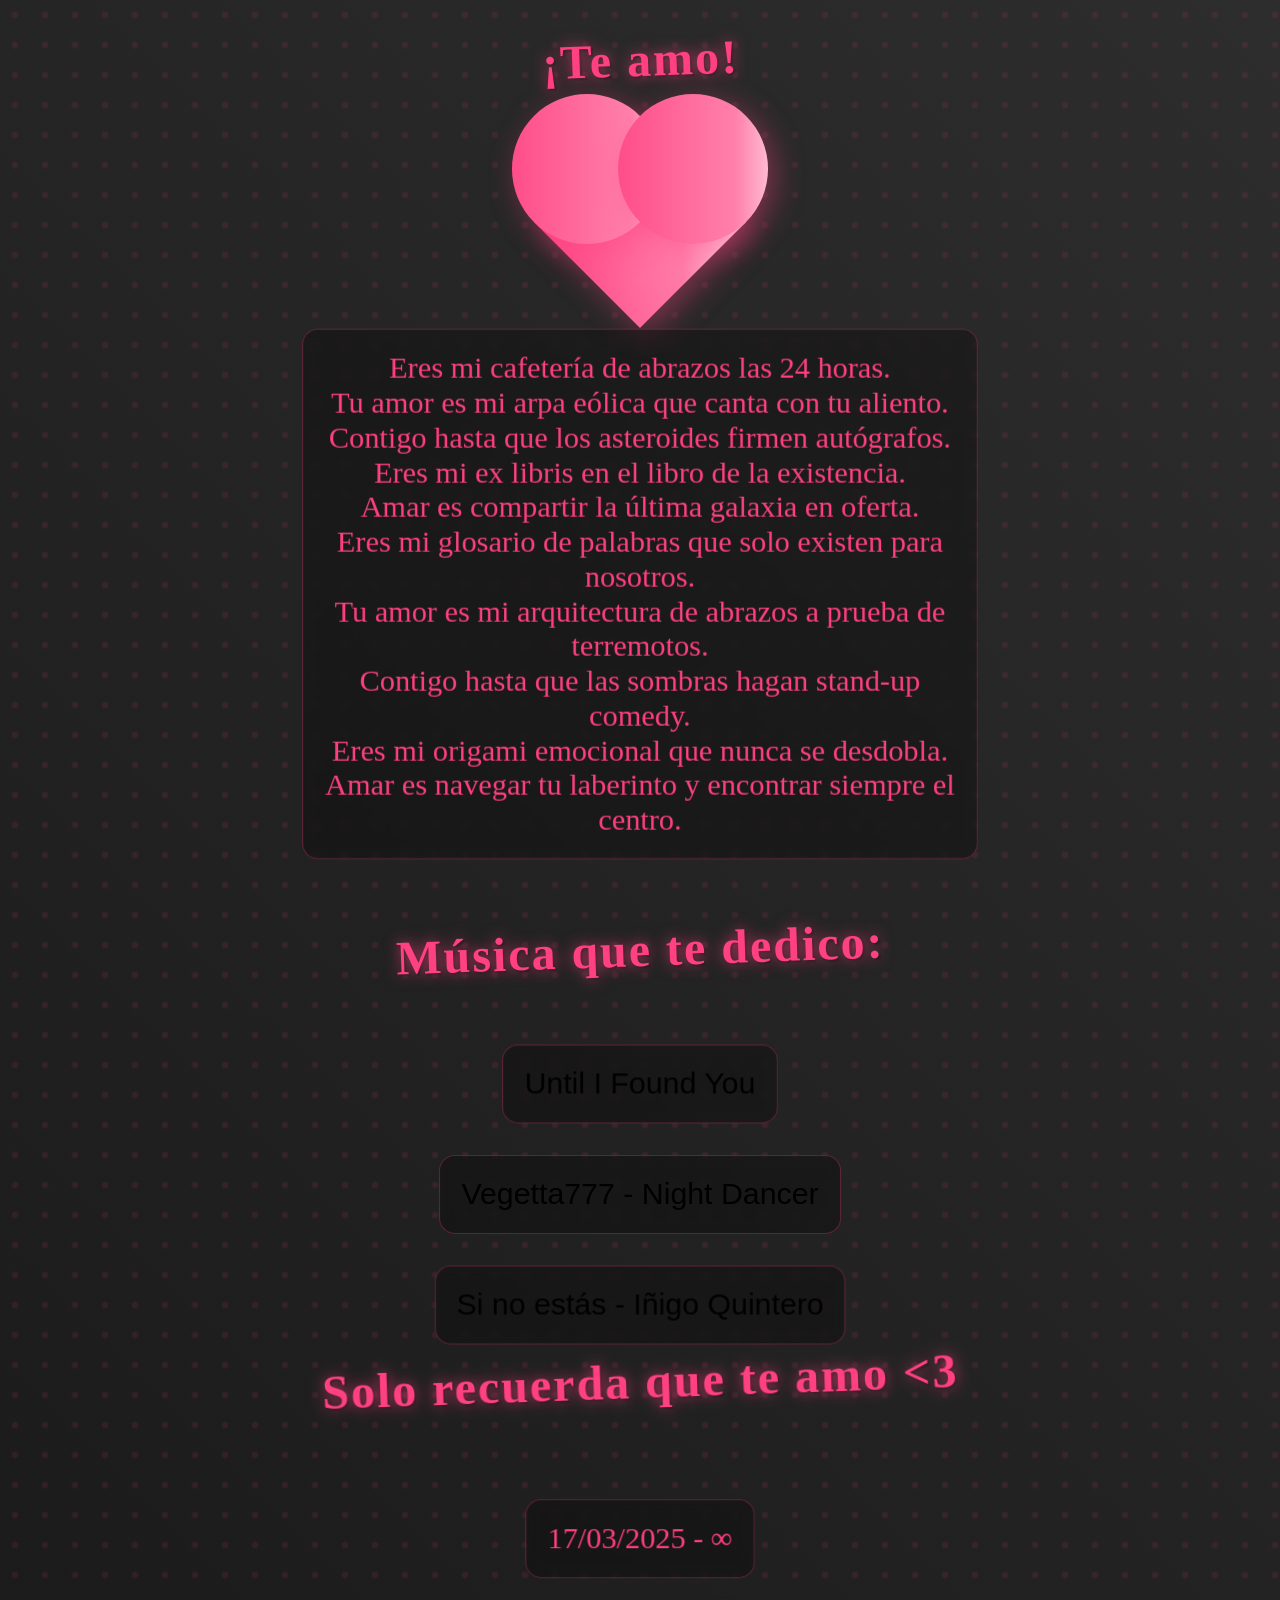
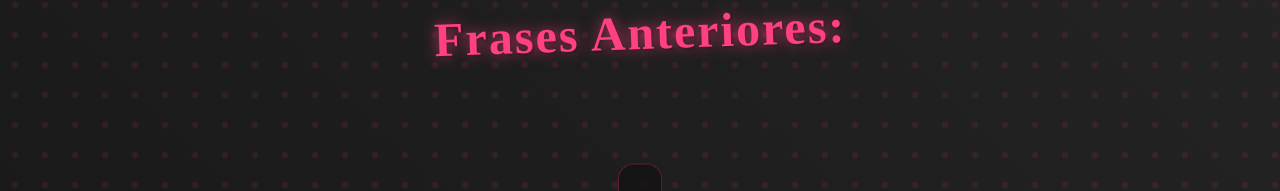
==== index.html @ 6b12c552 "Update index.html" ====
<!DOCTYPE html>
<html>
    <head>
        <title>Para Ti <3</title>
        <link rel="stylesheet" href="styles.css">
    </head>
    <body>
        <div class="container">
            <h1 class="titulo">¡Te amo!</h1>
            <div class="corazon"></div>
            <p class="frase" id="fraseDelDia"></p> <!-- Frase del día -->
            <h1 class="titulo">Música que te dedico:</h1>
            <button class="frase">Until I Found You</button>
            <button class="frase">Vegetta777 - Night Dancer</button>
            <button class="frase">Si no estás - Iñigo Quintero</button>
            
            <h1 class="titulo">Solo recuerda que te amo <3</h1>
            <p class="frase">17/03/2025 - ∞</p>
            
            <h1 class="titulo">Frases Anteriores:</h1>
            <p class="frase" id="frasesAnteriores"></p> <!-- Frases anteriores -->
        </div>  
        <script src="script.js"></script> 
    </body>
</html>
---- styles.css ----
body {
    display: flex;
    justify-content: center;
    align-items: center;
    min-height: 100vh;
    margin: 0;
    background: linear-gradient(45deg, #1a1a1a, #2d2d2d);
    cursor: none;
    font-family: 'Brush Script MT', cursive;
    color: #ff4081;
    text-align: center;
    overflow: hidden;
    position: relative;
}

/* Efecto de partículas sutiles de fondo */
body::before {
    content: '';
    position: absolute;
    width: 100%;
    height: 100%;
    background: radial-gradient(circle, rgba(255,64,129,0.1) 10%, transparent 20%);
    background-size: 30px 30px;
    z-index: 0;
    animation: particulas 20s linear infinite;
}

.container {
    display: flex;
    flex-direction: column;
    align-items: center;
    position: relative;
    z-index: 1;
    perspective: 1000px;
}

.corazon {
    position: relative;
    width: 150px;
    height: 150px;
    background: linear-gradient(135deg, #ff4081 0%, #ff80ab 70%, #fff0f5 100%);
    transform: rotate(-45deg);
    margin: 30px 0;
    box-shadow: 0 10px 30px rgba(255,64,129,0.4),
               0 0 50px rgba(255,64,129,0.2) inset;
    animation: latido 1.2s ease-in-out infinite;
    transition: all 0.3s ease;
    cursor: pointer;
}

.corazon:hover {
    transform: rotate(-45deg) scale(1.15);
    filter: brightness(1.1);
}

.corazon::before,
.corazon::after {
    content: '';
    position: absolute;
    width: 150px;
    height: 150px;
    background: linear-gradient(135deg, #ff4081 0%, #ff80ab 70%, #fff0f5 100%);
    border-radius: 50%;
    box-shadow: 0 10px 30px rgba(255,64,129,0.4);
}

.corazon::before {
    top: -75px;
    left: 0;
}

.corazon::after {
    left: 75px;
    top: 0;
}

/* Efecto de brillo dinámico */
.corazon::after {
    animation: brillo 2s ease-in-out infinite;
}

@keyframes latido {
    0%, 100% {
        transform: rotate(-45deg) scale(1);
    }
    50% {
        transform: rotate(-45deg) scale(1.12);
        box-shadow: 0 15px 40px rgba(255,64,129,0.6);
    }
}

@keyframes brillo {
    0%, 100% {
        opacity: 0.8;
    }
    50% {
        opacity: 1;
        filter: drop-shadow(0 0 15px #fff);
    }
}

@keyframes particulas {
    from {
        background-position: 0 0;
    }
    to {
        background-position: 300px 300px;
    }
}

.titulo {
    margin-bottom: 30px;
    font-size: 3em;
    text-shadow: 0 0 15px rgba(255,64,129,0.7),
                 2px 2px 2px rgba(0,0,0,0.3);
    letter-spacing: 2px;
    transform: rotate(-2deg);
    transition: all 0.3s ease;
}

.frase {
    margin-top: 30px;
    font-size: 1.8em;
    max-width: 600px;
    padding: 20px;
    background: rgba(0,0,0,0.3);
    border-radius: 15px;
    border: 1px solid rgba(255,64,129,0.3);
    backdrop-filter: blur(5px);
    transform: translateZ(50px);
    transition: all 0.5s ease;
}

.frase:hover {
    transform: translateZ(60px) rotate(1deg);
    box-shadow: 0 10px 30px rgba(255,64,129,0.2);
}

/* Cursor personalizado tecnológico */
body:hover {
    cursor: url("data:image/svg+xml,%3Csvg xmlns='http://www.w3.org/2000/svg' width='32' height='32' viewBox='0 0 32 32'%3E%3Ccircle cx='16' cy='16' r='8' fill='%23ff4081'/%3E%3C/svg%3E"), auto;
}
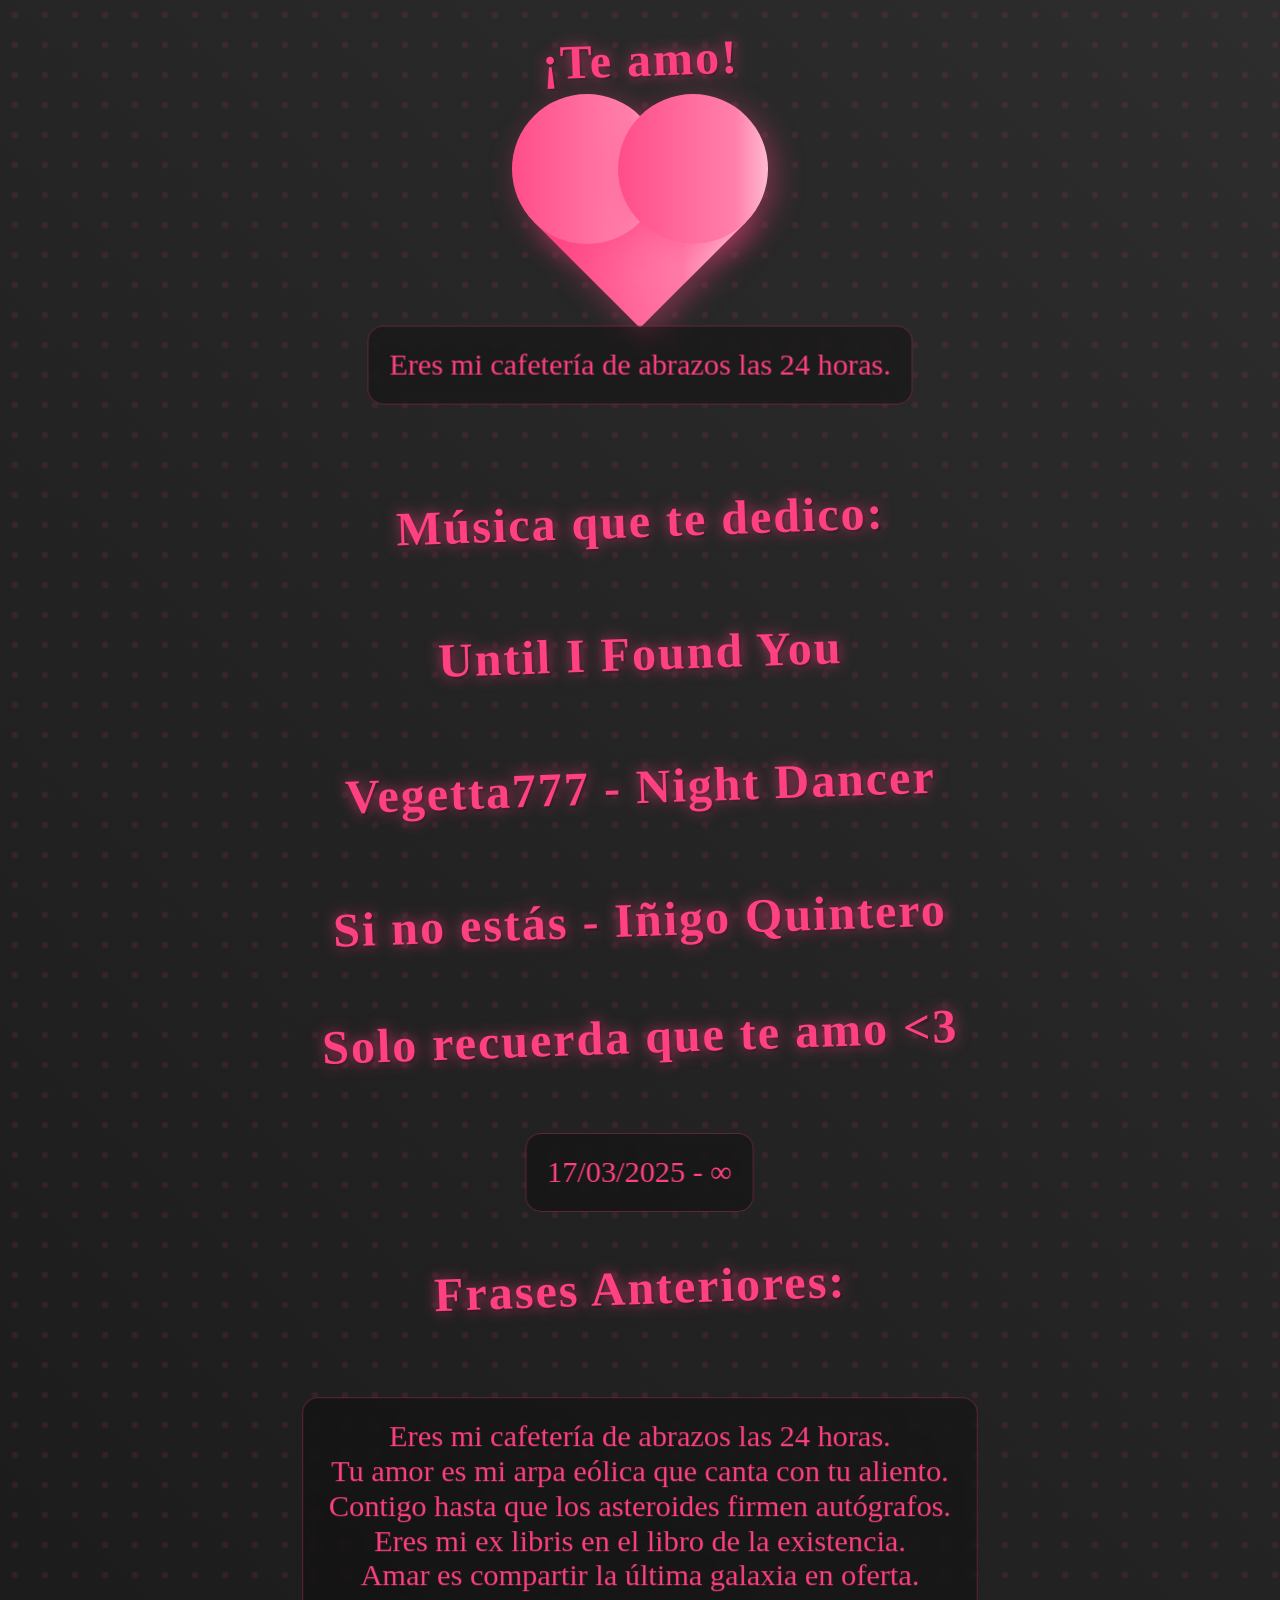
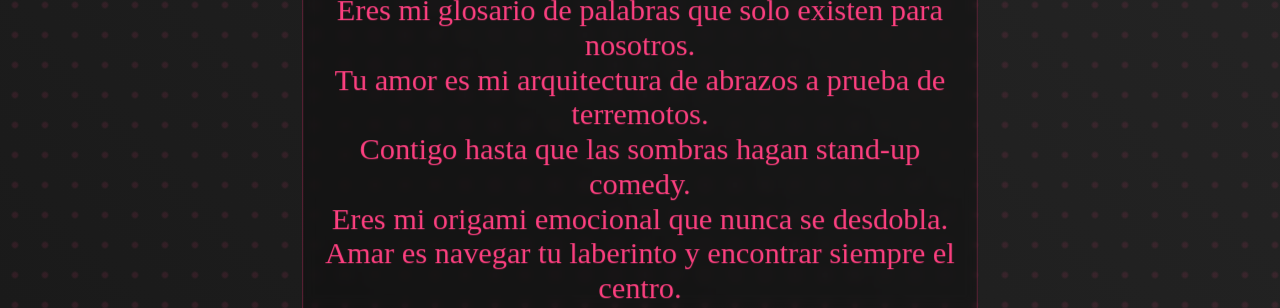
==== commit d239b829: "Update index.html" ====
--- a/index.html
+++ b/index.html
@@ -10,9 +10,9 @@
             <div class="corazon"></div>
             <p class="frase" id="fraseDelDia"></p> <!-- Frase del día -->
             <h1 class="titulo">Música que te dedico:</h1>
-            <button class="frase">Until I Found You</button>
-            <button class="frase">Vegetta777 - Night Dancer</button>
-            <button class="frase">Si no estás - Iñigo Quintero</button>
+            <h3 class="titulo">Until I Found You</h3>
+            <h3 class="titulo">Vegetta777 - Night Dancer</h3>
+            <h3 class="titulo">Si no estás - Iñigo Quintero</h3>
             
             <h1 class="titulo">Solo recuerda que te amo <3</h1>
             <p class="frase">17/03/2025 - ∞</p>
--- a/styles.css
+++ b/styles.css
@@ -126,6 +126,7 @@
     background: rgba(0,0,0,0.3);
     border-radius: 15px;
     border: 1px solid rgba(255,64,129,0.3);
+    font-family: 'Brush Script MT', cursive;
     backdrop-filter: blur(5px);
     transform: translateZ(50px);
     transition: all 0.5s ease;
@@ -139,4 +140,4 @@
 /* Cursor personalizado tecnológico */
 body:hover {
     cursor: url("data:image/svg+xml,%3Csvg xmlns='http://www.w3.org/2000/svg' width='32' height='32' viewBox='0 0 32 32'%3E%3Ccircle cx='16' cy='16' r='8' fill='%23ff4081'/%3E%3C/svg%3E"), auto;
-}+}
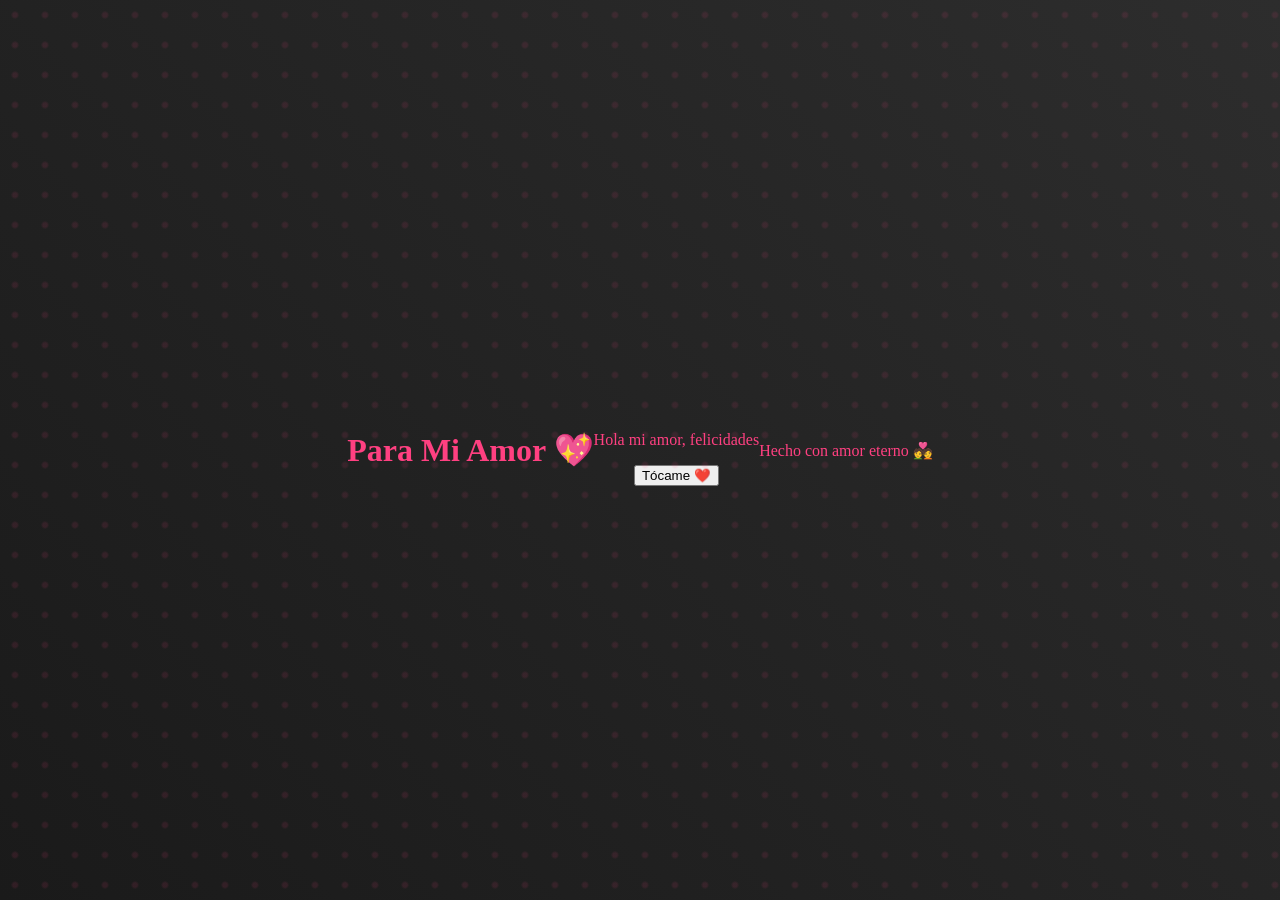
==== commit e7b00626: "Actualizar index.html" ====
--- a/index.html
+++ b/index.html
@@ -1,25 +1,31 @@
-<!DOCTYPE html>
-<html>
-    <head>
-        <title>Para Ti <3</title>
-        <link rel="stylesheet" href="styles.css">
-    </head>
-    <body>
-        <div class="container">
-            <h1 class="titulo">¡Te amo!</h1>
-            <div class="corazon"></div>
-            <p class="frase" id="fraseDelDia"></p> <!-- Frase del día -->
-            <h1 class="titulo">Música que te dedico:</h1>
-            <h3 class="titulo">Until I Found You</h3>
-            <h3 class="titulo">Vegetta777 - Night Dancer</h3>
-            <h3 class="titulo">Si no estás - Iñigo Quintero</h3>
-            
-            <h1 class="titulo">Solo recuerda que te amo <3</h1>
-            <p class="frase">17/03/2025 - ∞</p>
-            
-            <h1 class="titulo">Frases Anteriores:</h1>
-            <p class="frase" id="frasesAnteriores"></p> <!-- Frases anteriores -->
-        </div>  
-        <script src="script.js"></script> 
-    </body>
-</html>
+<!DOCTYPE html>
+<html lang="es">
+<head>
+    <meta charset="UTF-8">
+    <meta name="viewport" content="width=device-width, initial-scale=1.0">
+    <title>Para Mi Amor</title>
+    <link href="https://fonts.googleapis.com/css2?family=Great+Vibes&family=Pacifico&display=swap" rel="stylesheet">
+    <link rel="stylesheet" href="styles.css">
+</head>
+<body>
+    <div class="hearts-container"></div>
+    
+    <header>
+        <h1>Para Mi Amor 💖</h1>
+    </header>
+    
+    <main>
+        <div class="love-message">
+            <p class="message-text">Hola mi amor, felicidades</p>
+        </div>
+        
+        <button id="surpriseBtn">Tócame ❤️</button>
+    </main>
+    
+    <footer>
+        <p>Hecho con amor eterno 💑</p>
+    </footer>
+
+    <script src="script.js"></script>
+</body>
+</html>
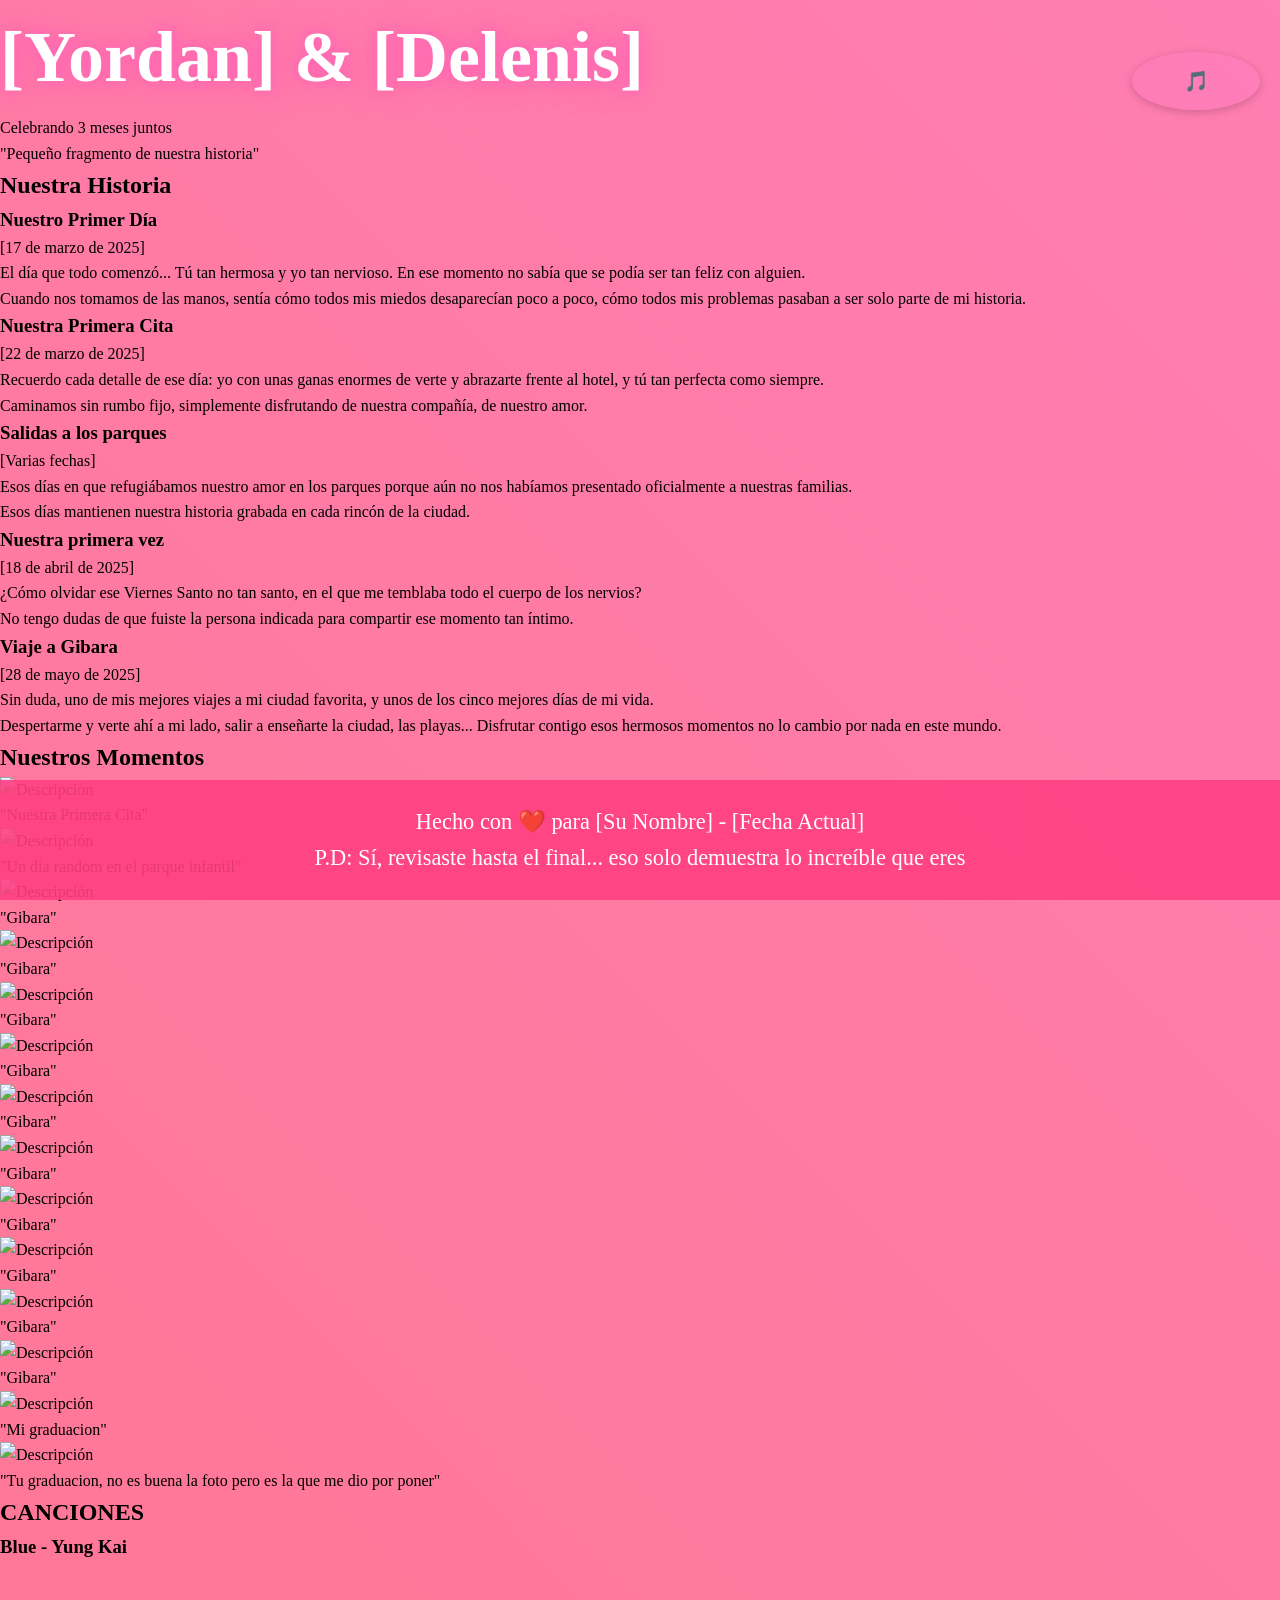
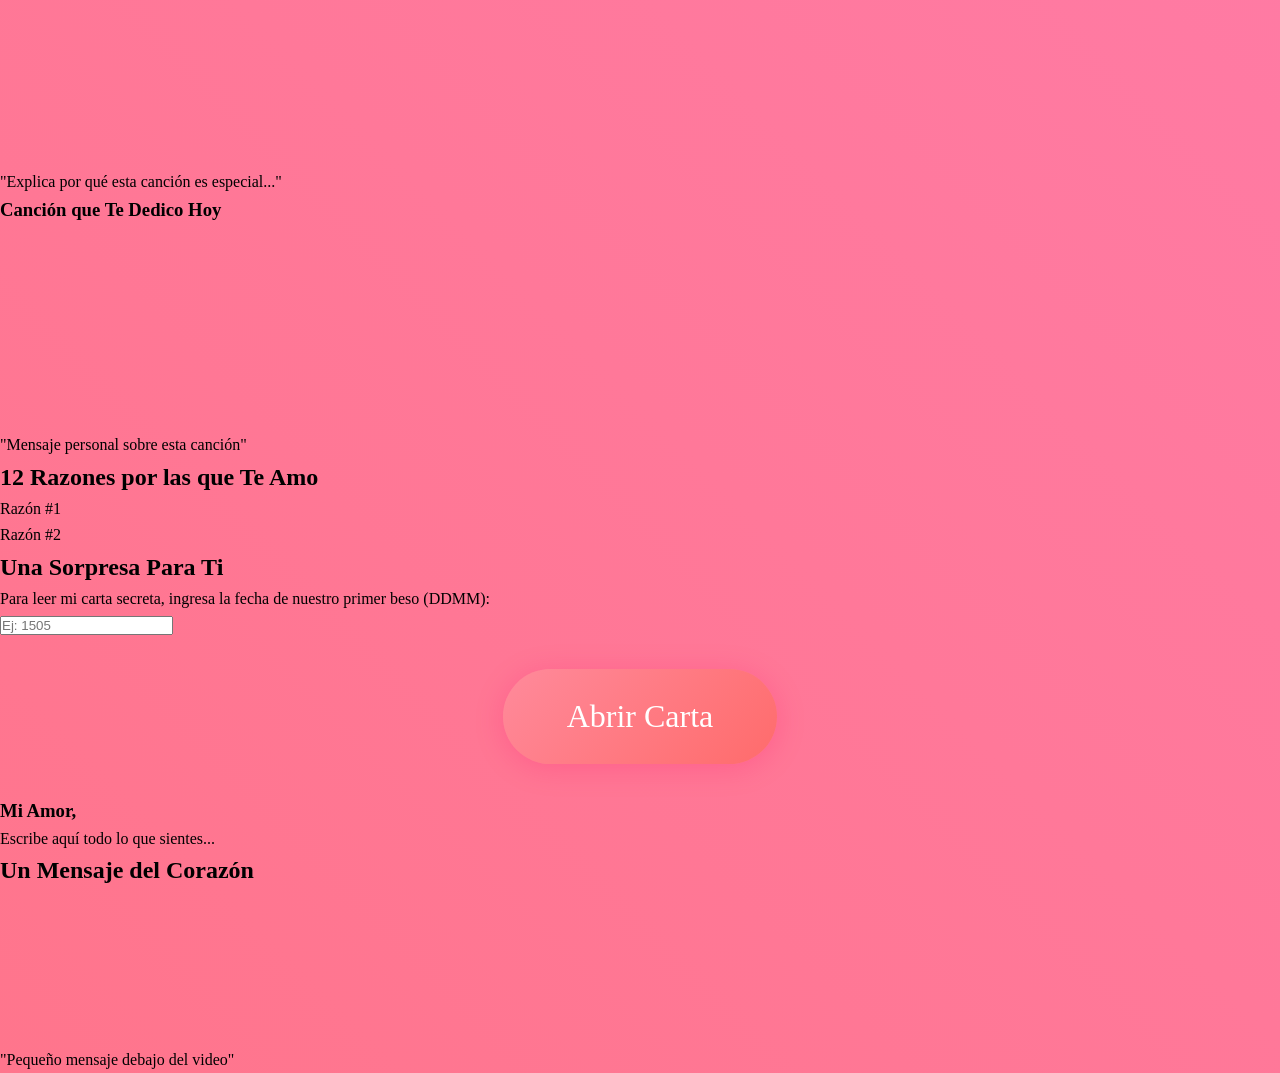
==== commit b9b9701c: "Update index.html" ====
--- a/index.html
+++ b/index.html
@@ -3,29 +3,274 @@
 <head>
     <meta charset="UTF-8">
     <meta name="viewport" content="width=device-width, initial-scale=1.0">
-    <title>Para Mi Amor</title>
-    <link href="https://fonts.googleapis.com/css2?family=Great+Vibes&family=Pacifico&display=swap" rel="stylesheet">
+    <title>3 Meses Contigo | [Yordan] & [Delenis]</title>
     <link rel="stylesheet" href="styles.css">
+    <link href="https://fonts.googleapis.com/css2?family=Playfair+Display:wght@700&family=Montserrat:wght@400;500&display=swap" rel="stylesheet">
+    <style>
+        /* Estilos para el botón de música */
+        .music-control {
+            position: fixed;
+            top: 20px;
+            right: 20px;
+            z-index: 1000;
+            background: rgba(255, 126, 185, 0.8);
+            color: white;
+            border: none;
+            width: 50px;
+            height: 50px;
+            border-radius: 50%;
+            cursor: pointer;
+            display: flex;
+            align-items: center;
+            justify-content: center;
+            font-size: 20px;
+            box-shadow: 0 2px 10px rgba(0,0,0,0.2);
+            transition: all 0.3s ease;
+        }
+        
+        .music-control:hover {
+            background: #ff5ca1;
+            transform: scale(1.1);
+        }
+        
+        .music-control.playing::after {
+            content: '';
+            position: absolute;
+            top: -5px;
+            right: -5px;
+            width: 10px;
+            height: 10px;
+            background: #7afcff;
+            border-radius: 50%;
+            animation: pulse 1.5s infinite;
+        }
+        
+        @keyframes pulse {
+            0% { transform: scale(0.8); opacity: 1; }
+            70% { transform: scale(1.3); opacity: 0.7; }
+            100% { transform: scale(0.8); opacity: 1; }
+        }
+    </style>
 </head>
 <body>
-    <div class="hearts-container"></div>
-    
-    <header>
-        <h1>Para Mi Amor 💖</h1>
-    </header>
-    
-    <main>
-        <div class="love-message">
-            <p class="message-text">Hola mi amor, felicidades</p>
-        </div>
-        
-        <button id="surpriseBtn">Tócame ❤️</button>
-    </main>
-    
+    <!-- Botón de música flotante -->
+    <button id="musicBtn" class="music-control" title="Reproducir música">🎵</button>
+    
+    <audio id="bg-music" loop>
+        <source src="yung kai - blue (official music video)(MP3_160K).mp3" type="audio/mpeg">
+        Tu navegador no soporta audio HTML5.
+    </audio>
+
+    <script>
+        // Control de música
+        const musicBtn = document.getElementById('musicBtn');
+        const bgMusic = document.getElementById('bg-music');
+        
+        
+        // Control manual con el botón
+        musicBtn.addEventListener('click', function() {
+            if (bgMusic.paused) {
+                bgMusic.play();
+                this.classList.add('playing');
+                this.title = "Pausar música";
+            } else {
+                bgMusic.pause();
+                this.classList.remove('playing');
+                this.title = "Reproducir música";
+            }
+        });
+    </script>
+    <!-- PORTADA -->
+    <section id="portada">
+        <div class="hearts-container" id="hearts"></div>
+        <h1>[Yordan] & [Delenis]</h1>
+        <p>Celebrando 3 meses juntos</p>
+        <p class="subtitle">"Pequeño fragmento de nuestra historia"</p>
+    </section>
+
+    <!-- NUESTRA HISTORIA -->
+    <section id="historia">
+        <h2>Nuestra Historia</h2>
+        <div class="timeline-container">
+            <div class="timeline-item">
+                <div class="timeline-content">
+                    <h3>Nuestro Primer Día</h3>
+                    <p>[17 de marzo de 2025]</p>
+                    <p>El día que todo comenzó... Tú tan hermosa y yo tan nervioso. En ese momento no sabía que se podía ser tan feliz con alguien.</p>
+                    <p>Cuando nos tomamos de las manos, sentía cómo todos mis miedos desaparecían poco a poco, cómo todos mis problemas pasaban a ser solo parte de mi historia.</p>
+                </div>
+            </div>
+            
+            <div class="timeline-item">
+                <div class="timeline-content">
+                    <h3>Nuestra Primera Cita</h3>
+                    <p>[22 de marzo de 2025]</p>
+                    <p>Recuerdo cada detalle de ese día: yo con unas ganas enormes de verte y abrazarte frente al hotel, y tú tan perfecta como siempre.</p>
+                    <p>Caminamos sin rumbo fijo, simplemente disfrutando de nuestra compañía, de nuestro amor.</p>
+                </div>
+            </div>
+    
+            <div class="timeline-item">
+                <div class="timeline-content">
+                    <h3>Salidas a los parques</h3>
+                    <p>[Varias fechas]</p>
+                    <p>Esos días en que refugiábamos nuestro amor en los parques porque aún no nos habíamos presentado oficialmente a nuestras familias.</p>
+                    <p>Esos días mantienen nuestra historia grabada en cada rincón de la ciudad.</p>
+                </div>
+            </div>
+    
+            <div class="timeline-item">
+                <div class="timeline-content">
+                    <h3>Nuestra primera vez</h3>
+                    <p>[18 de abril de 2025]</p>
+                    <p>¿Cómo olvidar ese Viernes Santo no tan santo, en el que me temblaba todo el cuerpo de los nervios?</p>
+                    <p>No tengo dudas de que fuiste la persona indicada para compartir ese momento tan íntimo.</p>
+                </div>
+            </div>
+    
+            <div class="timeline-item">
+                <div class="timeline-content">
+                    <h3>Viaje a Gibara</h3>
+                    <p>[28 de mayo de 2025]</p>
+                    <p>Sin duda, uno de mis mejores viajes a mi ciudad favorita, y unos de los cinco mejores días de mi vida.</p>
+                    <p>Despertarme y verte ahí a mi lado, salir a enseñarte la ciudad, las playas... Disfrutar contigo esos hermosos momentos no lo cambio por nada en este mundo.</p>
+                </div>
+            </div>
+        </div>
+    </section>
+
+    <!-- GALERÍA DE FOTOS -->
+    <section id="galeria">
+        <h2>Nuestros Momentos</h2>
+        <div class="gallery-grid">
+            <div class="gallery-item">
+                <img src="IMG/PrimeraCita.jpg" alt="Descripción">
+                <div class="caption">"Nuestra Primera Cita"</div>
+            </div>
+            <div class="gallery-item">
+                <img src="IMG/Parque.jpg" alt="Descripción">
+                <div class="caption">"Un dia random en el parque infantil"</div>
+            </div>
+            <div class="gallery-item">
+                <img src="IMG/Gibara1.jpg" alt="Descripción">
+                <div class="caption">"Gibara"</div>
+            </div>
+            <div class="gallery-item">
+                <img src="IMG/Gibara2.jpg" alt="Descripción">
+                <div class="caption">"Gibara"</div>
+            </div>
+            <div class="gallery-item">
+                <img src="IMG/Gibara3.jpg" alt="Descripción">
+                <div class="caption">"Gibara"</div>
+            </div>
+            <div class="gallery-item">
+                <img src="IMG/Gibara4.jpg" alt="Descripción">
+                <div class="caption">"Gibara"</div>
+            </div>
+            <div class="gallery-item">
+                <img src="IMG/Gibara5.jpg" alt="Descripción">
+                <div class="caption">"Gibara"</div>
+            </div>
+            <div class="gallery-item">
+                <img src="IMG/Gibara6.jpg" alt="Descripción">
+                <div class="caption">"Gibara"</div>
+            </div>
+            <div class="gallery-item">
+                <img src="IMG/Gibara7.jpg" alt="Descripción">
+                <div class="caption">"Gibara"</div>
+            </div>
+            <div class="gallery-item">
+                <img src="IMG/Gibara8.jpg" alt="Descripción">
+                <div class="caption">"Gibara"</div>
+            </div>
+            <div class="gallery-item">
+                <img src="IMG/Gibara9.jpg" alt="Descripción">
+                <div class="caption">"Gibara"</div>
+            </div>
+            <div class="gallery-item">
+                <img src="IMG/Gibara10.jpg" alt="Descripción">
+                <div class="caption">"Gibara"</div>
+            </div>
+            <div class="gallery-item">
+                <img src="IMG/GraduacionMia.jpg" alt="Descripción">
+                <div class="caption">"Mi graduacion"</div>
+            </div>
+            <div class="gallery-item">
+                <img src="IMG/GraduacionDele.jpg" alt="Descripción">
+                <div class="caption">"Tu graduacion, no es buena la foto pero es la que me dio por poner"</div>
+            </div>
+            <!-- Añadir más fotos -->
+        </div>
+    </section>
+
+    <!-- NUESTRAS CANCIONES -->
+    <section id="canciones">
+        <h2>CANCIONES</h2>
+        <div class="songs-container">
+            <div class="song-card">
+                <h3>Blue - Yung Kai</h3>
+                <div class="video-container">
+                    <iframe width="100%" height="200" src="https://www.youtube.com/watch?v=IpFX2vq8HKw" frameborder="0" allowfullscreen></iframe>
+                </div>
+                <p>"Explica por qué esta canción es especial..."</p>
+            </div>
+            
+            <div class="song-card">
+                <h3>Canción que Te Dedico Hoy</h3>
+                <div class="video-container">
+                    <iframe width="100%" height="200" src="https://www.youtube.com/embed/VIDEO_ID" frameborder="0" allowfullscreen></iframe>
+                </div>
+                <p>"Mensaje personal sobre esta canción"</p>
+            </div>
+        </div>
+    </section>
+
+    <!-- RAZONES -->
+    <section id="razones">
+        <h2>12 Razones por las que Te Amo</h2>
+        <div class="reasons-container">
+            <div class="reason-balloon" data-reason="1">
+                <p>Razón #1</p>
+            </div>
+            <div class="reason-balloon" data-reason="2">
+                <p>Razón #2</p>
+            </div>
+            <!-- Añadir hasta 12 razones -->
+        </div>
+    </section>
+
+    <!-- CARTA SECRETA -->
+    <section id="secret-letter">
+        <h2>Una Sorpresa Para Ti</h2>
+        <div class="envelope">
+            <p>Para leer mi carta secreta, ingresa la fecha de nuestro primer beso (DDMM):</p>
+            <div class="password-input">
+                <input type="password" id="letter-password" placeholder="Ej: 1505">
+                <button onclick="openLetter()">Abrir Carta</button>
+            </div>
+            <div id="letter-content">
+                <h3>Mi Amor,</h3>
+                <p>Escribe aquí todo lo que sientes...</p>
+            </div>
+        </div>
+    </section>
+
+    <!-- VIDEO FINAL -->
+    <section id="video-final">
+        <h2>Un Mensaje del Corazón</h2>
+        <div class="video-wrapper">
+            <div class="video-container">
+                <iframe src="https://www.youtube.com/embed/VIDEO_ID" frameborder="0" allowfullscreen></iframe>
+            </div>
+            <p class="video-caption">"Pequeño mensaje debajo del video"</p>
+        </div>
+    </section>
+
     <footer>
-        <p>Hecho con amor eterno 💑</p>
+        <p>Hecho con ❤️ para [Su Nombre] - [Fecha Actual]</p>
+        <p class="footer-note">P.D: Sí, revisaste hasta el final... eso solo demuestra lo increíble que eres</p>
     </footer>
 
     <script src="script.js"></script>
 </body>
-</html>+</html>
--- a/styles.css
+++ b/styles.css
@@ -1,143 +1,299 @@
-body {
-    display: flex;
-    justify-content: center;
-    align-items: center;
-    min-height: 100vh;
-    margin: 0;
-    background: linear-gradient(45deg, #1a1a1a, #2d2d2d);
-    cursor: none;
-    font-family: 'Brush Script MT', cursive;
-    color: #ff4081;
-    text-align: center;
-    overflow: hidden;
-    position: relative;
-}
-
-/* Efecto de partículas sutiles de fondo */
-body::before {
-    content: '';
-    position: absolute;
-    width: 100%;
-    height: 100%;
-    background: radial-gradient(circle, rgba(255,64,129,0.1) 10%, transparent 20%);
-    background-size: 30px 30px;
-    z-index: 0;
-    animation: particulas 20s linear infinite;
-}
-
-.container {
-    display: flex;
-    flex-direction: column;
-    align-items: center;
-    position: relative;
-    z-index: 1;
-    perspective: 1000px;
-}
-
-.corazon {
-    position: relative;
-    width: 150px;
-    height: 150px;
-    background: linear-gradient(135deg, #ff4081 0%, #ff80ab 70%, #fff0f5 100%);
-    transform: rotate(-45deg);
-    margin: 30px 0;
-    box-shadow: 0 10px 30px rgba(255,64,129,0.4),
-               0 0 50px rgba(255,64,129,0.2) inset;
-    animation: latido 1.2s ease-in-out infinite;
-    transition: all 0.3s ease;
-    cursor: pointer;
-}
-
-.corazon:hover {
-    transform: rotate(-45deg) scale(1.15);
-    filter: brightness(1.1);
-}
-
-.corazon::before,
-.corazon::after {
-    content: '';
-    position: absolute;
-    width: 150px;
-    height: 150px;
-    background: linear-gradient(135deg, #ff4081 0%, #ff80ab 70%, #fff0f5 100%);
-    border-radius: 50%;
-    box-shadow: 0 10px 30px rgba(255,64,129,0.4);
-}
-
-.corazon::before {
-    top: -75px;
-    left: 0;
-}
-
-.corazon::after {
-    left: 75px;
-    top: 0;
-}
-
-/* Efecto de brillo dinámico */
-.corazon::after {
-    animation: brillo 2s ease-in-out infinite;
-}
-
-@keyframes latido {
-    0%, 100% {
-        transform: rotate(-45deg) scale(1);
-    }
-    50% {
-        transform: rotate(-45deg) scale(1.12);
-        box-shadow: 0 15px 40px rgba(255,64,129,0.6);
-    }
-}
-
-@keyframes brillo {
-    0%, 100% {
-        opacity: 0.8;
-    }
-    50% {
-        opacity: 1;
-        filter: drop-shadow(0 0 15px #fff);
-    }
-}
-
-@keyframes particulas {
-    from {
-        background-position: 0 0;
-    }
-    to {
-        background-position: 300px 300px;
-    }
-}
-
-.titulo {
-    margin-bottom: 30px;
-    font-size: 3em;
-    text-shadow: 0 0 15px rgba(255,64,129,0.7),
-                 2px 2px 2px rgba(0,0,0,0.3);
-    letter-spacing: 2px;
-    transform: rotate(-2deg);
-    transition: all 0.3s ease;
-}
-
-.frase {
-    margin-top: 30px;
-    font-size: 1.8em;
-    max-width: 600px;
-    padding: 20px;
-    background: rgba(0,0,0,0.3);
-    border-radius: 15px;
-    border: 1px solid rgba(255,64,129,0.3);
-    font-family: 'Brush Script MT', cursive;
-    backdrop-filter: blur(5px);
-    transform: translateZ(50px);
-    transition: all 0.5s ease;
-}
-
-.frase:hover {
-    transform: translateZ(60px) rotate(1deg);
-    box-shadow: 0 10px 30px rgba(255,64,129,0.2);
-}
-
-/* Cursor personalizado tecnológico */
-body:hover {
-    cursor: url("data:image/svg+xml,%3Csvg xmlns='http://www.w3.org/2000/svg' width='32' height='32' viewBox='0 0 32 32'%3E%3Ccircle cx='16' cy='16' r='8' fill='%23ff4081'/%3E%3C/svg%3E"), auto;
-}
+/* Estilos Generales */
+* {
+    margin: 0;
+    padding: 0;
+    box-sizing: border-box;
+}
+
+:root {
+    --rosa-principal: #ff69b4;
+    --rosa-claro: #ffb6c1;
+    --degradado-1: linear-gradient(45deg, #ff758c, #ff7eb3);
+    --degradado-2: linear-gradient(135deg, #ff8a9b, #ff6b6b);
+    --sombra: 0 4px 30px rgba(255, 0, 100, 0.2);
+}
+
+body {
+    font-family: 'Pacifico', cursive;
+    background: var(--degradado-1);
+    min-height: 100vh;
+    overflow-x: hidden;
+    position: relative;
+    line-height: 1.6;
+}
+
+/* Contenedor de corazones */
+.hearts-container {
+    position: fixed;
+    width: 100%;
+    height: 100%;
+    pointer-events: none;
+    z-index: 1;
+}
+
+/* Animaciones clave */
+@keyframes float {
+    0% { transform: translateY(100vh) rotate(0deg) scale(0.5); opacity: 0.8; }
+    100% { transform: translateY(-100vh) rotate(360deg) scale(1.2); opacity: 0; }
+}
+
+@keyframes neonGlow {
+    from { text-shadow: 0 0 5px #fff, 0 0 10px var(--rosa-principal), 0 0 15px var(--rosa-principal); }
+    to { text-shadow: 0 0 10px #fff, 0 0 20px var(--rosa-principal), 0 0 30px var(--rosa-principal); }
+}
+
+@keyframes floatMessage {
+    0%, 100% { transform: translateY(0); }
+    50% { transform: translateY(-20px); }
+}
+
+@keyframes heartbeat {
+    0%, 100% { transform: scale(1); }
+    50% { transform: scale(1.05); }
+}
+
+@keyframes rotate {
+    from { transform: rotate(0deg); }
+    to { transform: rotate(360deg); }
+}
+
+@keyframes fadeIn {
+    from { opacity: 0; transform: translateY(20px); }
+    to { opacity: 1; transform: translateY(0); }
+}
+
+@keyframes confettiFall {
+    0% { transform: translateY(-100vh) rotate(0deg); }
+    100% { transform: translateY(100vh) rotate(360deg); }
+}
+
+@keyframes pulse {
+    0% { transform: scale(1); }
+    50% { transform: scale(1.05); }
+    100% { transform: scale(1); }
+}
+
+/* Encabezado */
+header {
+    background: rgba(255, 105, 180, 0.15);
+    padding: 3rem 2rem;
+    text-align: center;
+    backdrop-filter: blur(10px);
+    position: relative;
+    z-index: 2;
+    border-bottom: 2px solid rgba(255, 255, 255, 0.1);
+    animation: fadeIn 1s ease-out;
+}
+
+h1 {
+    font-family: 'Great Vibes', cursive;
+    font-size: 4.5rem;
+    color: #fff;
+    text-shadow: 0 0 10px var(--rosa-principal),
+                 0 0 20px var(--rosa-principal),
+                 0 0 30px var(--rosa-principal);
+    animation: neonGlow 2s ease-in-out infinite alternate;
+}
+
+/* Contenedor del mensaje mejorado */
+.love-message {
+    background: rgba(255, 255, 255, 0.1);
+    padding: 2.5rem;
+    margin: 4rem auto;
+    max-width: 800px;
+    width: 90%;
+    border-radius: 20px;
+    backdrop-filter: blur(15px);
+    border: 2px solid rgba(255, 255, 255, 0.2);
+    position: relative;
+    z-index: 2;
+    animation: floatMessage 4s ease-in-out infinite;
+    box-shadow: var(--sombra);
+    min-height: 200px;
+    display: flex;
+    align-items: center;
+    justify-content: center;
+    overflow: hidden;
+}
+
+/* Texto del mensaje adaptable */
+.message-text {
+    font-size: clamp(1.5rem, 3vw, 2.8rem);
+    background: linear-gradient(45deg, #ff0080, #ff69b4);
+    -webkit-background-clip: text;
+    -webkit-text-fill-color: transparent;
+    line-height: 1.4;
+    text-align: center;
+    transition: all 0.5s ease;
+    width: 100%;
+    padding: 1rem;
+    word-wrap: break-word;
+    overflow-wrap: break-word;
+    hyphens: auto;
+    display: inline-block;
+    max-height: 100%;
+    overflow-y: auto;
+    scrollbar-width: none;
+    animation: pulse 2s infinite alternate;
+}
+
+.message-text::-webkit-scrollbar {
+    display: none;
+}
+
+/* Ajustes para mensajes muy largos */
+.long-message .message-text {
+    font-size: clamp(1.3rem, 2.5vw, 2.2rem);
+    line-height: 1.5;
+    padding: 0.5rem;
+    max-height: 300px;
+    overflow-y: auto;
+}
+
+/* Botón principal */
+button {
+    background: var(--degradado-2);
+    padding: 1.8rem 4rem;
+    font-size: 2rem;
+    border: none;
+    border-radius: 60px;
+    color: white;
+    cursor: pointer;
+    transition: all 0.4s cubic-bezier(0.175, 0.885, 0.32, 1.275);
+    box-shadow: var(--sombra);
+    position: relative;
+    overflow: hidden;
+    z-index: 2;
+    display: block;
+    margin: 2rem auto;
+    font-family: 'Pacifico', cursive;
+}
+
+button::before {
+    content: '';
+    position: absolute;
+    top: 0;
+    left: -100%;
+    width: 100%;
+    height: 100%;
+    background: linear-gradient(120deg, transparent, rgba(255, 255, 255, 0.3), transparent);
+    transition: 0.5s;
+}
+
+button:hover {
+    transform: scale(1.15) rotate(-3deg);
+    box-shadow: 0 15px 35px rgba(255, 0, 100, 0.4);
+}
+
+button:hover::before {
+    left: 100%;
+}
+
+/* Footer */
+footer {
+    position: fixed;
+    bottom: 0;
+    width: 100%;
+    padding: 1.5rem;
+    background: rgba(255, 64, 129, 0.9);
+    color: white;
+    font-size: 1.4rem;
+    text-align: center;
+    z-index: 2;
+    animation: heartbeat 1.5s infinite;
+}
+
+/* Efectos decorativos */
+.love-message::after {
+    content: '❤';
+    position: absolute;
+    font-size: 3rem;
+    color: rgba(255, 255, 255, 0.2);
+    top: -25px;
+    left: -25px;
+    animation: rotate 15s linear infinite;
+}
+
+.love-message::before {
+    content: '❤';
+    position: absolute;
+    font-size: 3rem;
+    color: rgba(255, 255, 255, 0.2);
+    bottom: -25px;
+    right: -25px;
+    animation: rotate 15s linear infinite reverse;
+}
+
+/* Confetti */
+.confetti-container {
+    position: fixed;
+    top: 0;
+    left: 0;
+    width: 100%;
+    height: 100%;
+    pointer-events: none;
+    z-index: 10000;
+}
+
+.confetti-particle {
+    position: fixed;
+    animation: confettiFall 2.5s linear forwards;
+    opacity: 0.9;
+    z-index: 9999;
+    pointer-events: none;
+    font-size: 1.2rem;
+}
+
+/* Corazones flotantes */
+.heart {
+    position: absolute;
+    color: #ff4081;
+    font-size: 25px;
+    animation: float 6s ease-in forwards;
+    pointer-events: none;
+    filter: drop-shadow(0 0 5px rgba(255, 64, 129, 0.5));
+}
+
+/* Responsive Design */
+@media (max-width: 768px) {
+    h1 {
+        font-size: 3rem;
+    }
+    
+    .love-message {
+        padding: 2rem;
+        margin: 2rem;
+    }
+    
+    .message-text {
+        font-size: 2rem;
+        min-height: 90px;
+    }
+    
+    button {
+        padding: 1.2rem 2.5rem;
+        font-size: 1.5rem;
+    }
+}
+
+@media (max-width: 480px) {
+    .love-message {
+        padding: 1.5rem;
+        margin: 1.5rem;
+        border-radius: 15px;
+    }
+    
+    .message-text {
+        font-size: 1.8rem;
+    }
+    
+    button {
+        padding: 1rem 2rem;
+        font-size: 1.8rem;
+    }
+    
+    footer {
+        font-size: 1.2rem;
+        padding: 1rem;
+    }
+}
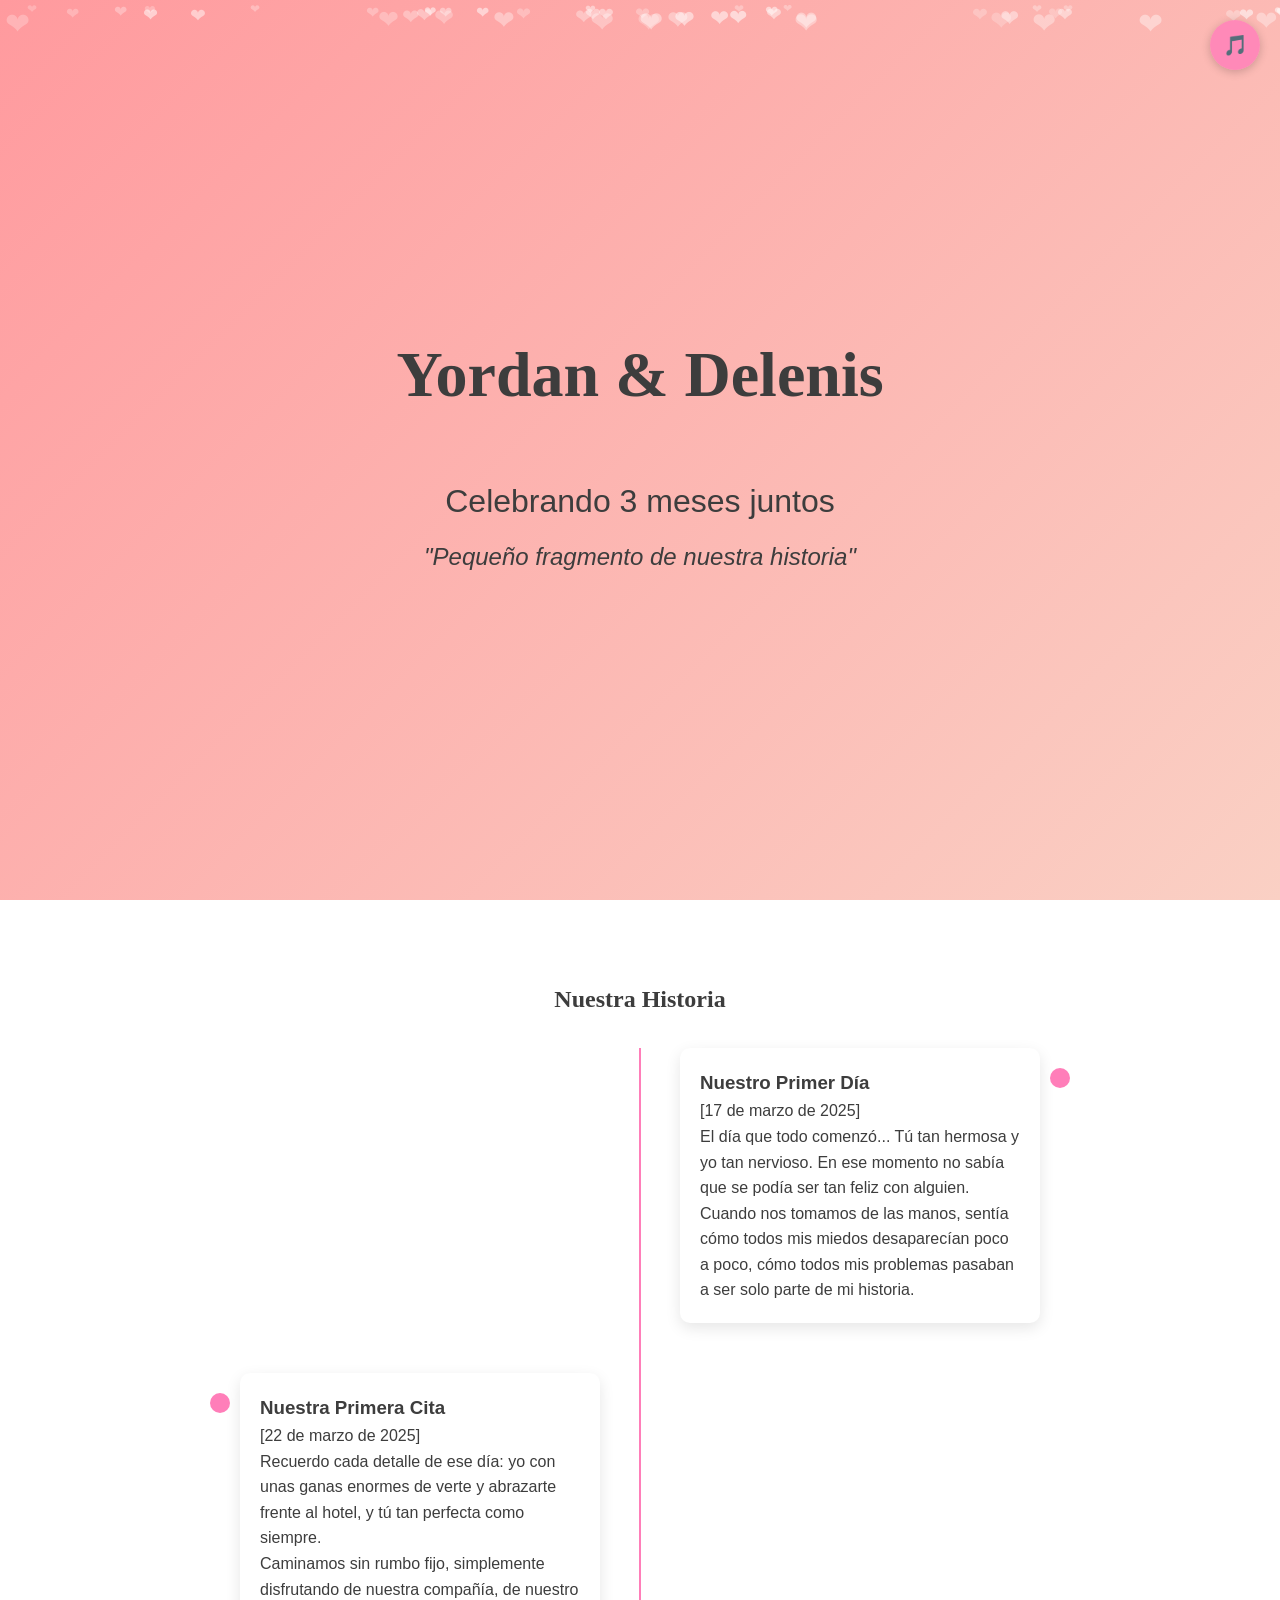
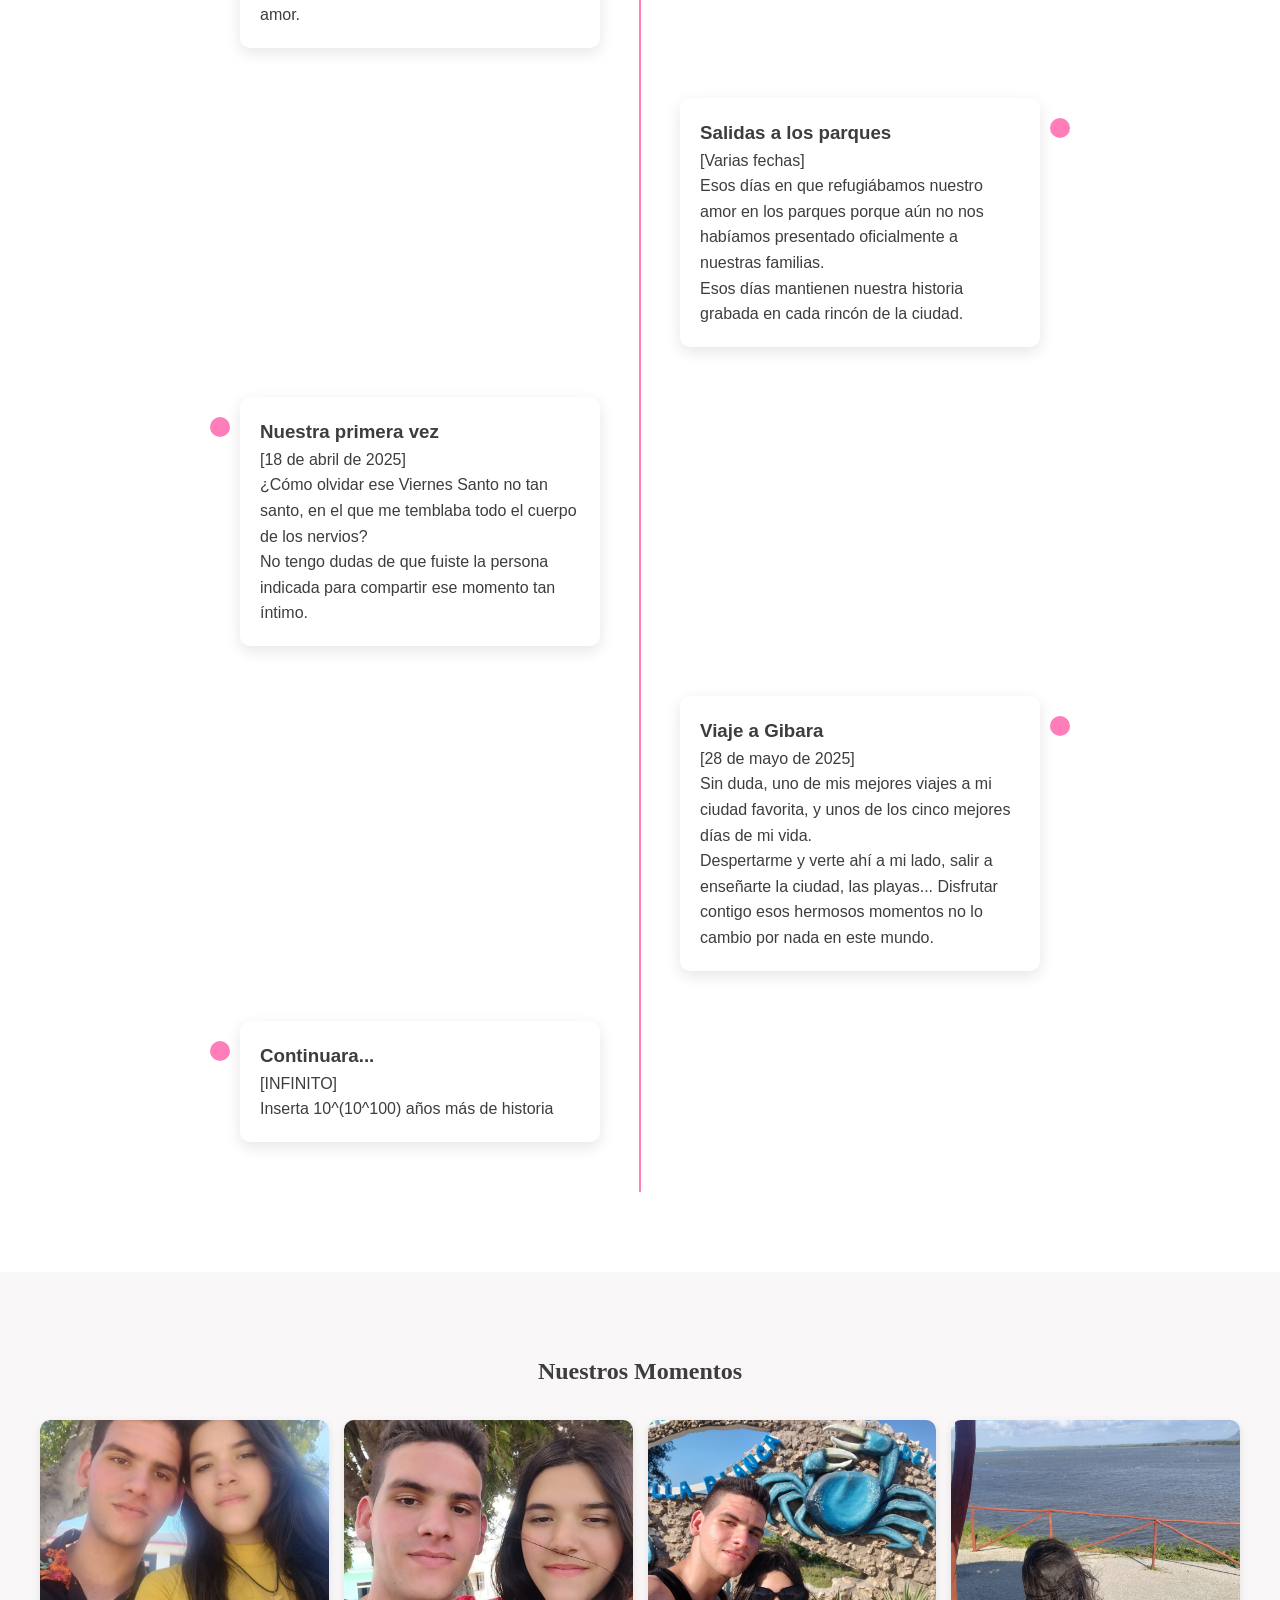
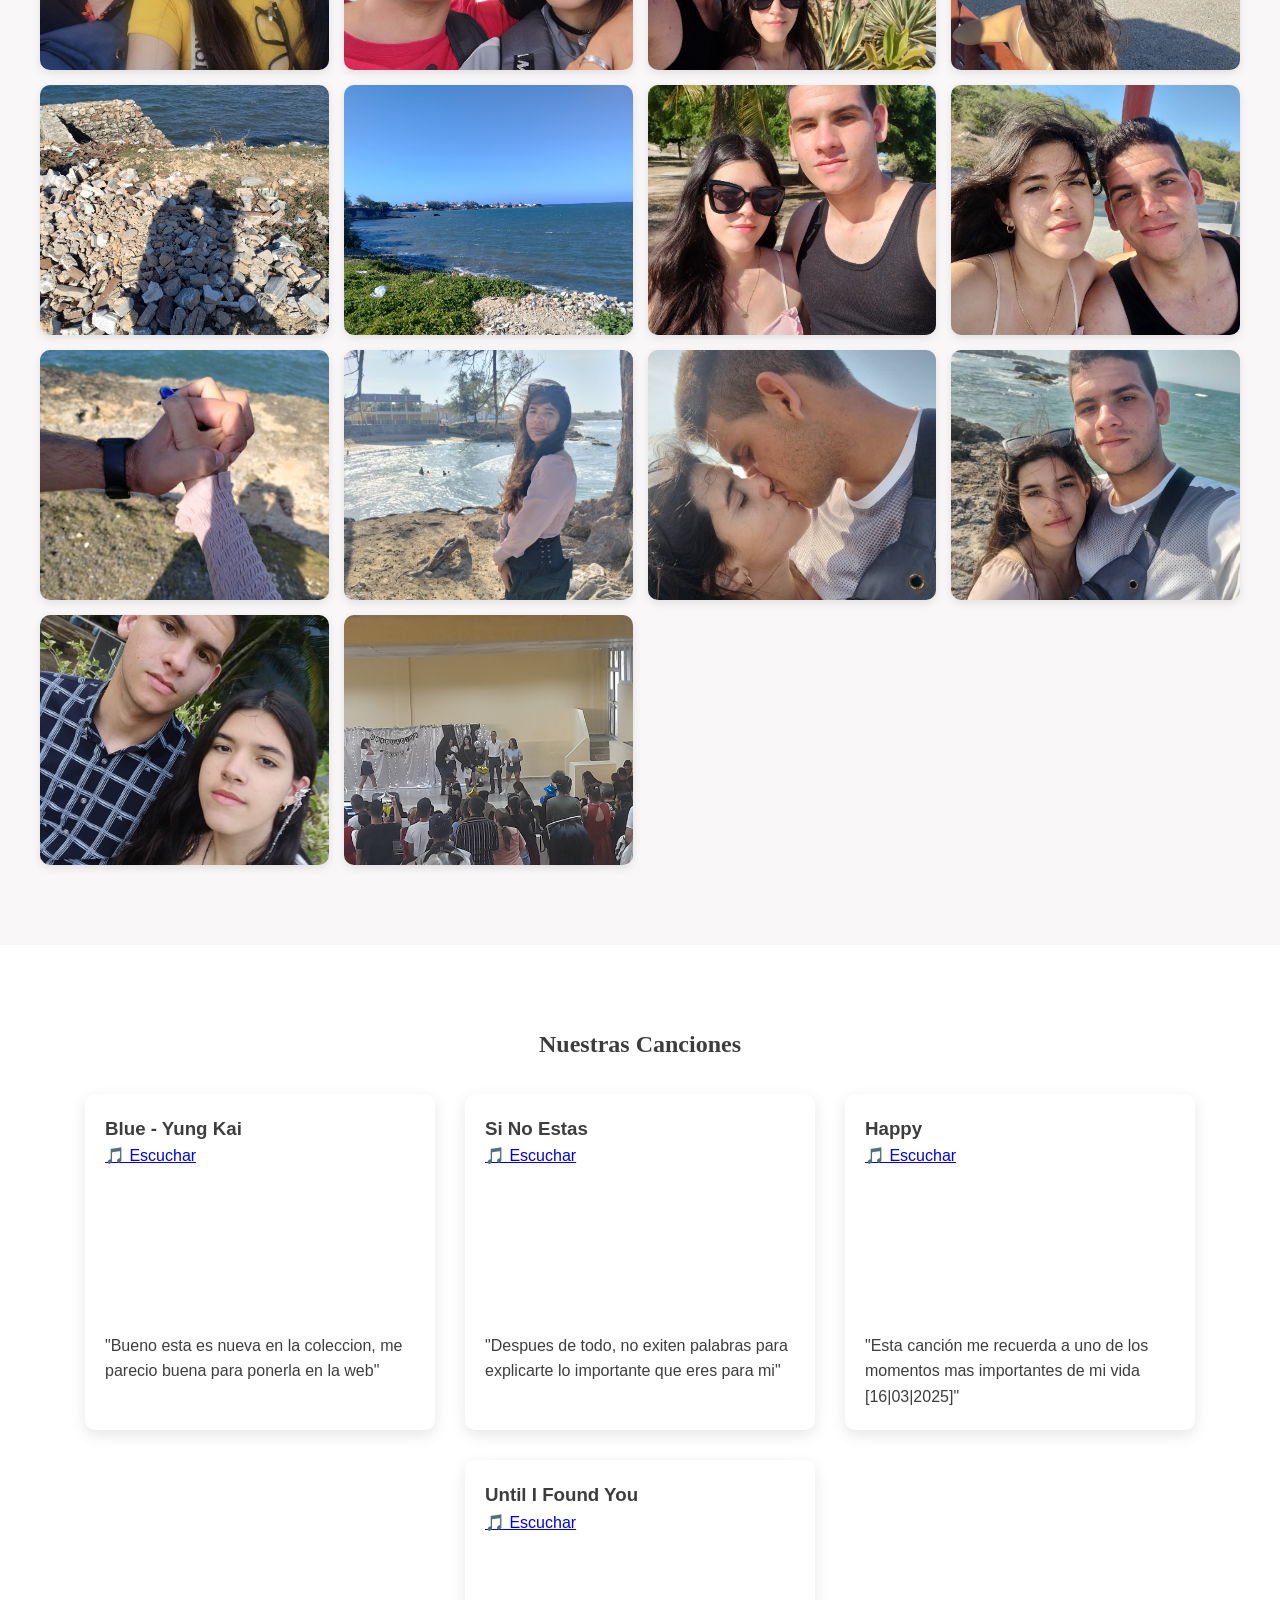
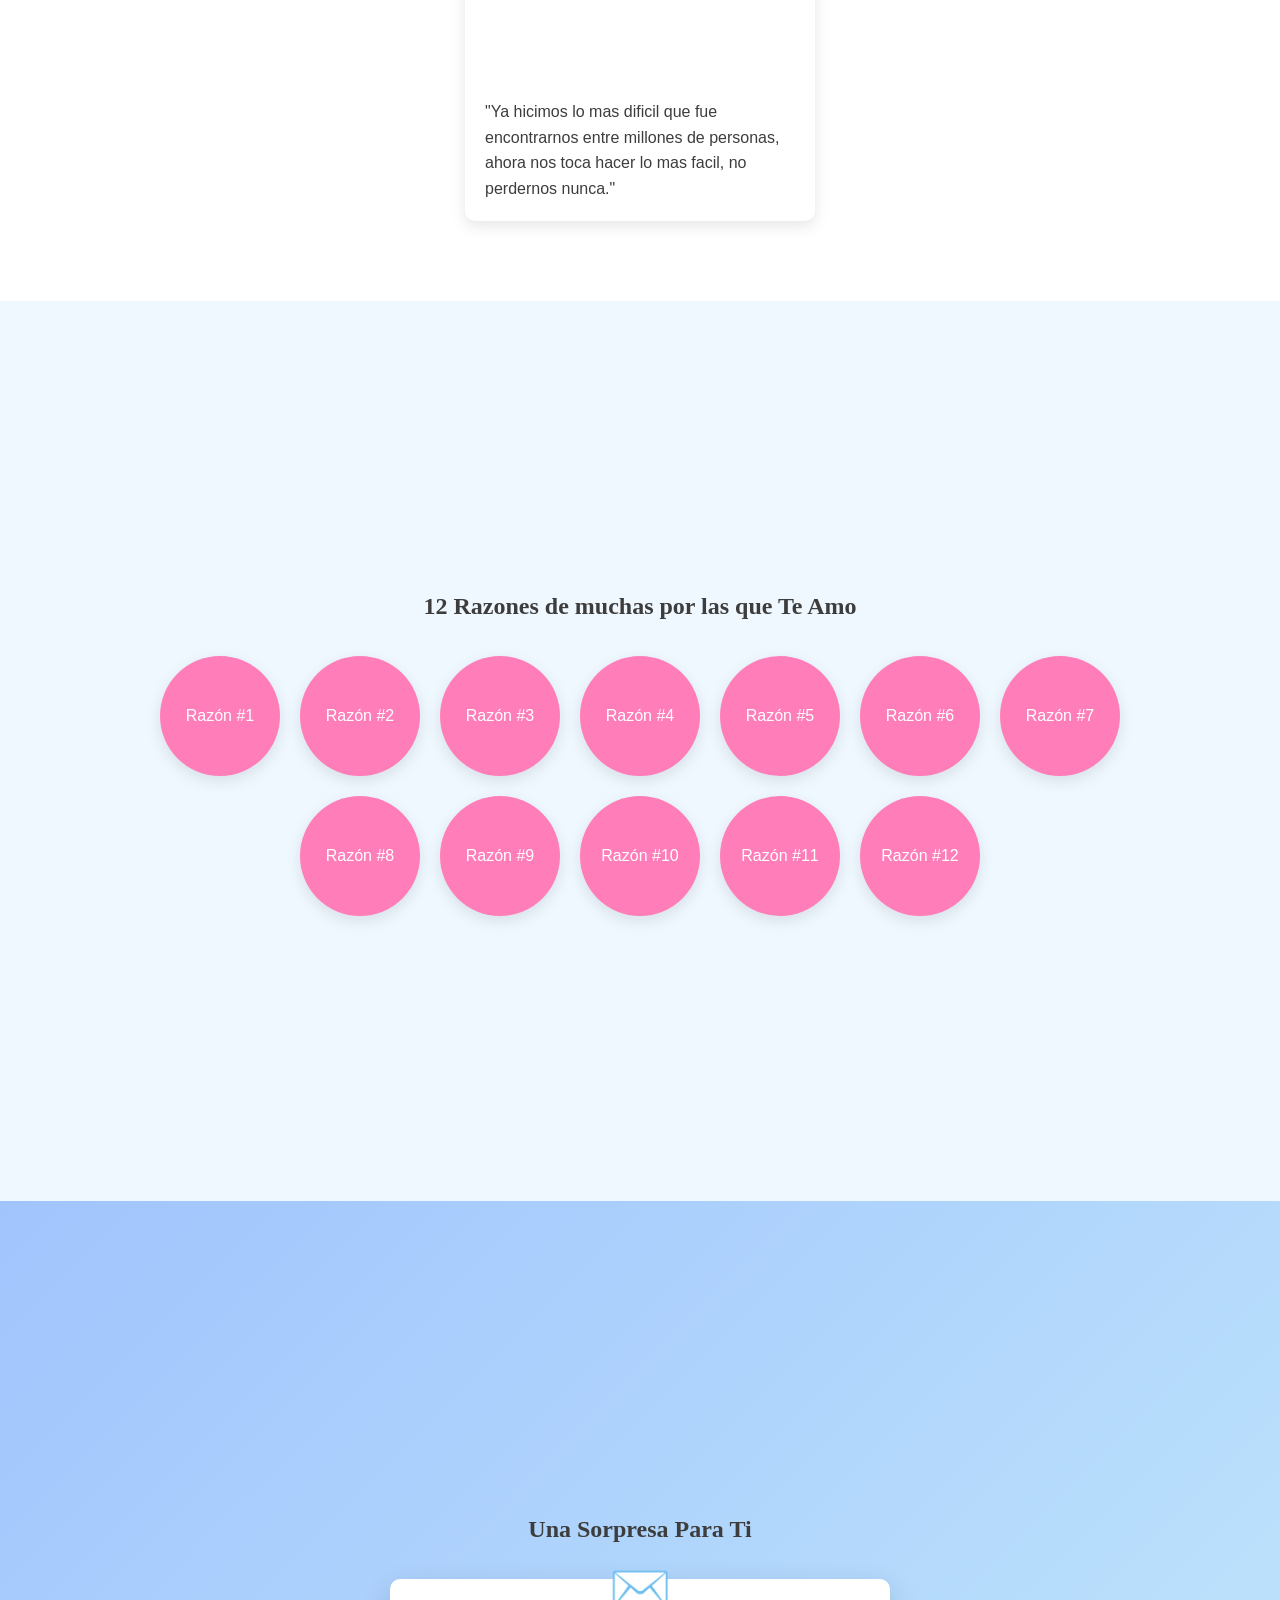
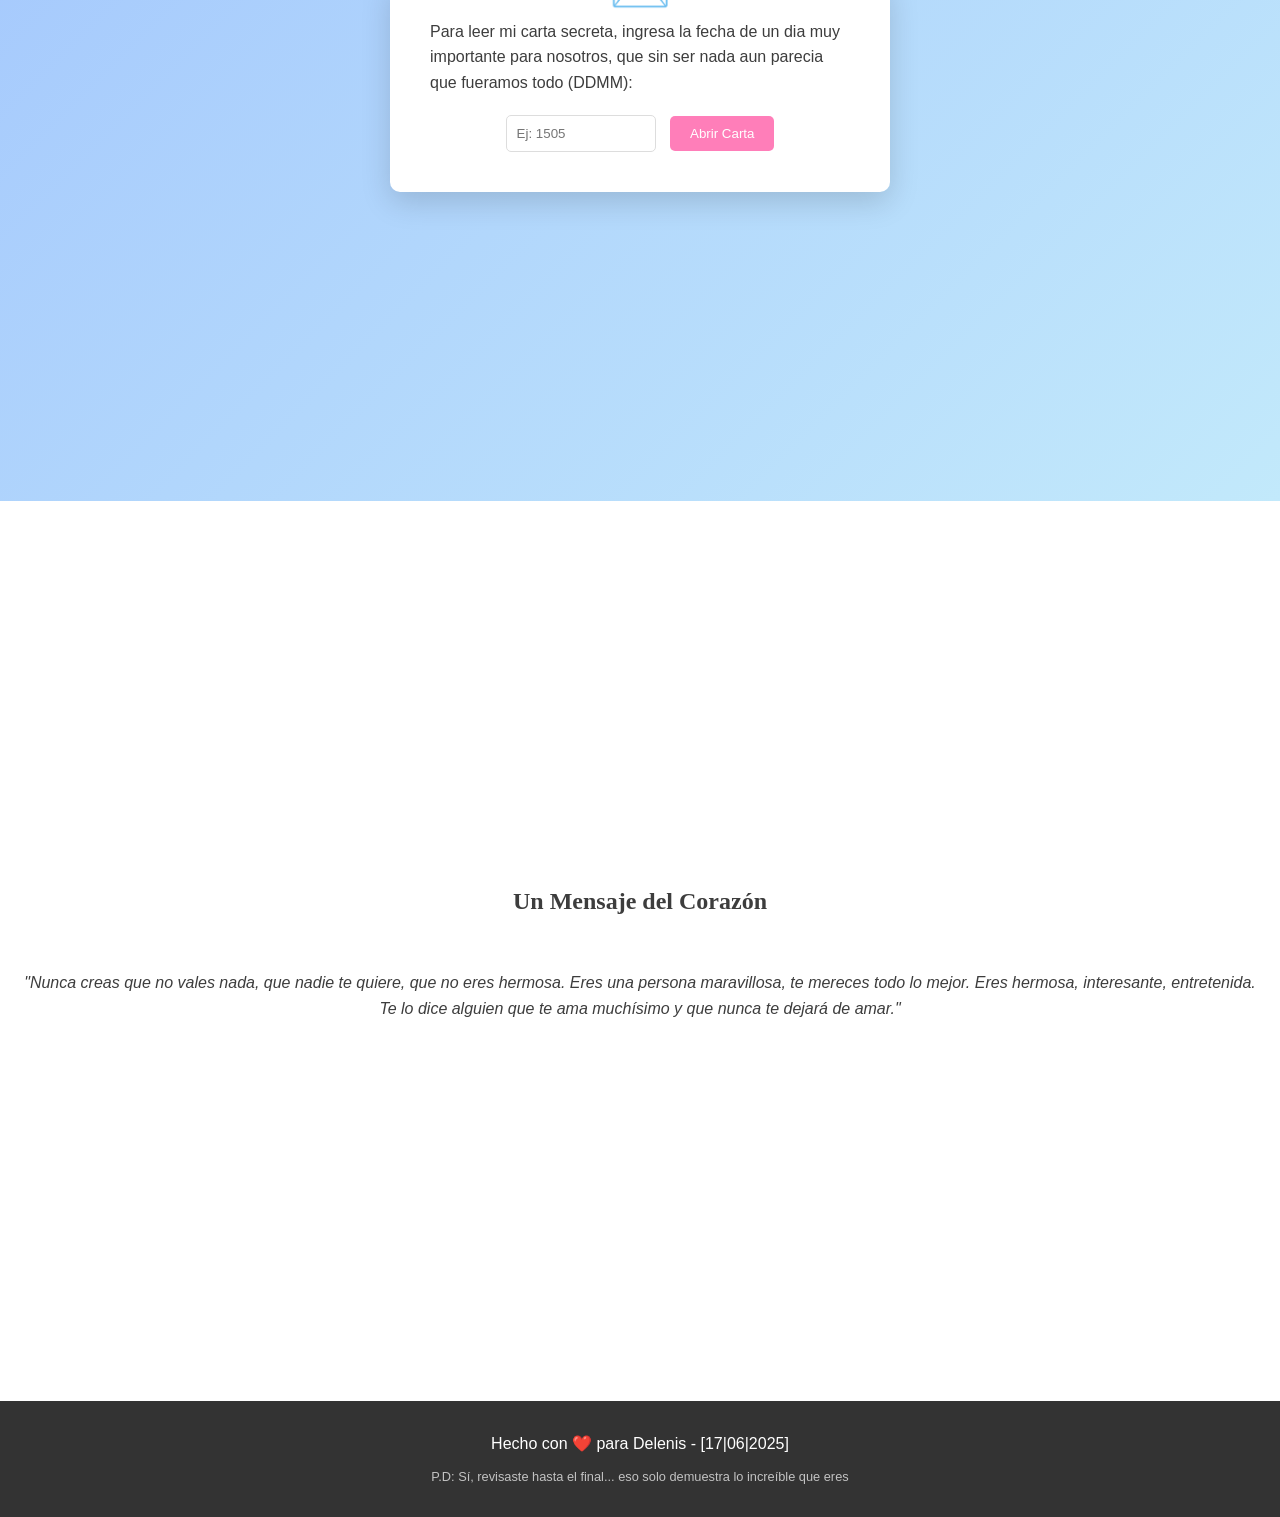
==== commit 8fb50152: "Update index.html" ====
--- a/index.html
+++ b/index.html
@@ -83,7 +83,7 @@
     <!-- PORTADA -->
     <section id="portada">
         <div class="hearts-container" id="hearts"></div>
-        <h1>[Yordan] & [Delenis]</h1>
+        <h1>Yordan & Delenis</h1>
         <p>Celebrando 3 meses juntos</p>
         <p class="subtitle">"Pequeño fragmento de nuestra historia"</p>
     </section>
@@ -136,6 +136,13 @@
                     <p>Despertarme y verte ahí a mi lado, salir a enseñarte la ciudad, las playas... Disfrutar contigo esos hermosos momentos no lo cambio por nada en este mundo.</p>
                 </div>
             </div>
+
+            <div class="timeline-item">
+                <div class="timeline-content">
+                    <h3>Continuara...</h3>
+                    <p>[INFINITO]</p>
+                    <p>Inserta 10^(10^100) años más de historia</p>
+            </div>
         </div>
     </section>
 
@@ -199,35 +206,58 @@
                 <img src="IMG/GraduacionDele.jpg" alt="Descripción">
                 <div class="caption">"Tu graduacion, no es buena la foto pero es la que me dio por poner"</div>
             </div>
-            <!-- Añadir más fotos -->
         </div>
     </section>
 
     <!-- NUESTRAS CANCIONES -->
     <section id="canciones">
-        <h2>CANCIONES</h2>
+        <h2>Nuestras Canciones</h2>
         <div class="songs-container">
             <div class="song-card">
                 <h3>Blue - Yung Kai</h3>
                 <div class="video-container">
-                    <iframe width="100%" height="200" src="https://www.youtube.com/watch?v=IpFX2vq8HKw" frameborder="0" allowfullscreen></iframe>
-                </div>
-                <p>"Explica por qué esta canción es especial..."</p>
+                    <a href="https://youtu.be/IpFX2vq8HKw?si=lBQqFg6rhZGRGjaD" target="_blank" class="music-btn">
+                        <span>🎵 Escuchar</span>
+                    </a>
+                </div>
+                <p>"Bueno esta es nueva en la coleccion, me parecio buena para ponerla en la web"</p>
             </div>
             
             <div class="song-card">
-                <h3>Canción que Te Dedico Hoy</h3>
+                <h3>Si No Estas</h3>
                 <div class="video-container">
-                    <iframe width="100%" height="200" src="https://www.youtube.com/embed/VIDEO_ID" frameborder="0" allowfullscreen></iframe>
-                </div>
-                <p>"Mensaje personal sobre esta canción"</p>
+                    <a href="https://youtu.be/vldYYjCQ7jc?si=KCUkMiwca5VIxP1w" target="_blank" class="music-btn">
+                        <span>🎵 Escuchar</span>
+                    </a>
+                </div>
+                <p>"Despues de todo, no exiten palabras para explicarte lo importante que eres para mi"</p>
+            </div>
+            
+            <div class="song-card">
+                <h3>Happy</h3>
+                <div class="video-container">
+                    <a href="https://youtu.be/ZbZSe6N_BXs?si=7R4XrVB8cM2fMpZi" target="_blank" class="music-btn">
+                        <span>🎵 Escuchar</span>
+                    </a>
+                </div>
+                <p>"Esta canción me recuerda a uno de los momentos mas importantes de mi vida [16|03|2025]"</p>
+            </div>
+
+            <div class="song-card">
+                <h3>Until I Found You</h3>
+                <div class="video-container">
+                    <a href="https://youtu.be/GxldQ9eX2wo?si=3ekmSKILDnzDDV6h" target="_blank" class="music-btn">
+                        <span>🎵 Escuchar</span>
+                    </a>
+                </div>
+                <p>"Ya hicimos lo mas dificil que fue encontrarnos entre millones de personas, ahora nos toca hacer lo mas facil, no perdernos nunca."</p>
             </div>
         </div>
     </section>
 
     <!-- RAZONES -->
     <section id="razones">
-        <h2>12 Razones por las que Te Amo</h2>
+        <h2>12 Razones de muchas por las que Te Amo</h2>
         <div class="reasons-container">
             <div class="reason-balloon" data-reason="1">
                 <p>Razón #1</p>
@@ -235,7 +265,36 @@
             <div class="reason-balloon" data-reason="2">
                 <p>Razón #2</p>
             </div>
-            <!-- Añadir hasta 12 razones -->
+            <div class="reason-balloon" data-reason="3">
+                <p>Razón #3</p>
+            </div>
+            <div class="reason-balloon" data-reason="4">
+                <p>Razón #4</p>
+            </div>
+            <div class="reason-balloon" data-reason="5">
+                <p>Razón #5</p>
+            </div>
+            <div class="reason-balloon" data-reason="6">
+                <p>Razón #6</p>
+            </div>
+            <div class="reason-balloon" data-reason="7">
+                <p>Razón #7</p>
+            </div>
+            <div class="reason-balloon" data-reason="8">
+                <p>Razón #8</p>
+            </div>
+            <div class="reason-balloon" data-reason="9">
+                <p>Razón #9</p>
+            </div>
+            <div class="reason-balloon" data-reason="10">
+                <p>Razón #10</p>
+            </div>
+            <div class="reason-balloon" data-reason="11">
+                <p>Razón #11</p>
+            </div>
+            <div class="reason-balloon" data-reason="12">
+                <p>Razón #12</p>
+            </div>
         </div>
     </section>
 
@@ -243,14 +302,26 @@
     <section id="secret-letter">
         <h2>Una Sorpresa Para Ti</h2>
         <div class="envelope">
-            <p>Para leer mi carta secreta, ingresa la fecha de nuestro primer beso (DDMM):</p>
+            <p>Para leer mi carta secreta, ingresa la fecha de un dia muy importante para nosotros, que sin ser nada aun parecia que fueramos todo (DDMM):</p>
             <div class="password-input">
                 <input type="password" id="letter-password" placeholder="Ej: 1505">
                 <button onclick="openLetter()">Abrir Carta</button>
             </div>
             <div id="letter-content">
                 <h3>Mi Amor,</h3>
-                <p>Escribe aquí todo lo que sientes...</p>
+                <p>Desde el primer día que hablamos sentí un "ALGO", un algo que no sabía cómo explicar en el momento.</p>
+                <p>Sinceramente no creí que podía tener alguna oportunidad de ser feliz contigo como lo estoy siendo ahora.</p>
+                <p>Desde ese momento te convertiste en una de las personas más importantes en mi vida. El motivo de esta carta es tratar de expresar una pequeña parte de mis sentimientos por ti.</p>
+                <p>En estos momentos (8:52 am del 15 de junio) ando pensando en cómo iniciar, porque hay mucho de lo que hablar.</p>
+                <p>Lo primero que me impresionó de ti fue tu inteligencia, tus ganas de luchar por lo que quieres.</p>
+                <p>Poco a poco, tu humor, tu belleza, tu trato hacia mí, todos esos días que compartimos en la escuela, me fueron demostrando que era aquel "ALGO" que sentía al inicio, ese "ALGO" simplemente era amor.</p>
+                <p>Aunque llegaba a notar que sentías algo por mí tampoco me lancé por miedo a alejarte de mí o alguna cosa parecida (Siempre Yolanda sobrepensando, como no).</p>
+                <p>El día de la Copa Pi fue uno de mis mejores días. Aunque los deseos de tomarte de la mano me comían por dentro. Y para terminar el día xD, ese "No, nada, nada" ¡bafff! me multiplicó x1000 los deseos de decirte que me gustabas muchísimo.</p>
+                <p>Y para qué hablar de Erik, que motivó un momento de tensión jajajaja. También la charla que tuve con él me motivó a soltar ciertas palabras y frases en nuestras conversaciones que normalmente no me hubiera atrevido.</p>
+                <p>El 16 por la noche, estaba en medio de un apagón y los mensajes llegaban en el orden que querían y se repetían las veces que querían. Ese día un mensaje me dejó en un paro cardíaco por unos segundos mientras en mis audífonos de fondo sonaba "Happy". Un mensaje que cambió mi vida totalmente.</p>
+                <p>Desde entonces cada "Te amo", cada "Me encantas", cada frase que tanto anhelaba decirte se hizo realidad.</p>
+                <p>TE AMO MUCHÍSIMO mi princesa, eso no lo olvides nunca. Todo lo que sufriste, todos los males que te hicieron ahora son parte de tu pasado. Prometo hacerte la mujer más feliz, más amada y más querida de este mundo.</p>
+                <p>Felicidades mi amor, eres la mujer más hermosa de este mundo. No te tienes que preocupar por nada, porque este hombre siempre estará a tu lado <3</p>
             </div>
         </div>
     </section>
@@ -258,16 +329,13 @@
     <!-- VIDEO FINAL -->
     <section id="video-final">
         <h2>Un Mensaje del Corazón</h2>
-        <div class="video-wrapper">
-            <div class="video-container">
-                <iframe src="https://www.youtube.com/embed/VIDEO_ID" frameborder="0" allowfullscreen></iframe>
-            </div>
-            <p class="video-caption">"Pequeño mensaje debajo del video"</p>
+        <p class="video-caption">"Nunca creas que no vales nada, que nadie te quiere, que no eres hermosa. Eres una persona maravillosa, te mereces todo lo mejor. Eres hermosa, interesante, entretenida. Te lo dice alguien que te ama muchísimo y que nunca te dejará de amar."</p>
+
         </div>
     </section>
 
     <footer>
-        <p>Hecho con ❤️ para [Su Nombre] - [Fecha Actual]</p>
+        <p>Hecho con ❤️ para Delenis - [17|06|2025]</p>
         <p class="footer-note">P.D: Sí, revisaste hasta el final... eso solo demuestra lo increíble que eres</p>
     </footer>
 
--- a/styles.css
+++ b/styles.css
@@ -1,299 +1,413 @@
-/* Estilos Generales */
+/* ESTILOS GENERALES */
+:root {
+    --color-primario: #ff7eb9; /* Rosa principal */
+    --color-secundario: #7afcff; /* Azul claro */
+    --color-texto: #3d3d3d;
+    --color-fondo: #fffaf7;
+}
+
 * {
     margin: 0;
     padding: 0;
     box-sizing: border-box;
-}
-
-:root {
-    --rosa-principal: #ff69b4;
-    --rosa-claro: #ffb6c1;
-    --degradado-1: linear-gradient(45deg, #ff758c, #ff7eb3);
-    --degradado-2: linear-gradient(135deg, #ff8a9b, #ff6b6b);
-    --sombra: 0 4px 30px rgba(255, 0, 100, 0.2);
+    font-family: 'Montserrat', sans-serif;
 }
 
 body {
-    font-family: 'Pacifico', cursive;
-    background: var(--degradado-1);
+    background-color: var(--color-fondo);
+    color: var(--color-texto);
+    line-height: 1.6;
+    overflow-x: hidden;
+}
+
+section {
+    padding: 80px 20px;
     min-height: 100vh;
-    overflow-x: hidden;
-    position: relative;
-    line-height: 1.6;
-}
-
-/* Contenedor de corazones */
+    display: flex;
+    flex-direction: column;
+    justify-content: center;
+}
+
+h1, h2 {
+    font-family: 'Playfair Display', serif;
+    text-align: center;
+    margin-bottom: 30px;
+}
+
+/* PORTADA */
+#portada {
+    background: linear-gradient(135deg, #ff9a9e 0%, #fad0c4 100%);
+    text-align: center;
+    position: relative;
+    overflow: hidden;
+    display: flex;
+    flex-direction: column;
+    justify-content: center;
+    align-items: center;
+}
+
+#portada h1 {
+    font-size: 4rem;
+    z-index: 2;
+}
+
+#portada p {
+    font-size: 2rem;
+    margin-top: 20px;
+    z-index: 2;
+}
+
+#portada .subtitle {
+    font-style: italic;
+    font-size: 1.5rem;
+    margin-top: 10px;
+}
+
 .hearts-container {
-    position: fixed;
+    position: absolute;
     width: 100%;
     height: 100%;
+    top: 0;
+    left: 0;
     pointer-events: none;
+}
+
+.heart {
+    position: absolute;
+    color: rgba(255, 255, 255, 0.7);
+    animation: fall 10s linear infinite;
     z-index: 1;
 }
 
-/* Animaciones clave */
-@keyframes float {
-    0% { transform: translateY(100vh) rotate(0deg) scale(0.5); opacity: 0.8; }
-    100% { transform: translateY(-100vh) rotate(360deg) scale(1.2); opacity: 0; }
-}
-
-@keyframes neonGlow {
-    from { text-shadow: 0 0 5px #fff, 0 0 10px var(--rosa-principal), 0 0 15px var(--rosa-principal); }
-    to { text-shadow: 0 0 10px #fff, 0 0 20px var(--rosa-principal), 0 0 30px var(--rosa-principal); }
-}
-
-@keyframes floatMessage {
-    0%, 100% { transform: translateY(0); }
-    50% { transform: translateY(-20px); }
-}
-
-@keyframes heartbeat {
-    0%, 100% { transform: scale(1); }
-    50% { transform: scale(1.05); }
-}
-
-@keyframes rotate {
-    from { transform: rotate(0deg); }
-    to { transform: rotate(360deg); }
-}
-
-@keyframes fadeIn {
-    from { opacity: 0; transform: translateY(20px); }
-    to { opacity: 1; transform: translateY(0); }
-}
-
-@keyframes confettiFall {
-    0% { transform: translateY(-100vh) rotate(0deg); }
-    100% { transform: translateY(100vh) rotate(360deg); }
-}
-
-@keyframes pulse {
-    0% { transform: scale(1); }
-    50% { transform: scale(1.05); }
-    100% { transform: scale(1); }
-}
-
-/* Encabezado */
-header {
-    background: rgba(255, 105, 180, 0.15);
-    padding: 3rem 2rem;
-    text-align: center;
-    backdrop-filter: blur(10px);
-    position: relative;
-    z-index: 2;
-    border-bottom: 2px solid rgba(255, 255, 255, 0.1);
-    animation: fadeIn 1s ease-out;
-}
-
-h1 {
-    font-family: 'Great Vibes', cursive;
-    font-size: 4.5rem;
-    color: #fff;
-    text-shadow: 0 0 10px var(--rosa-principal),
-                 0 0 20px var(--rosa-principal),
-                 0 0 30px var(--rosa-principal);
-    animation: neonGlow 2s ease-in-out infinite alternate;
-}
-
-/* Contenedor del mensaje mejorado */
-.love-message {
-    background: rgba(255, 255, 255, 0.1);
-    padding: 2.5rem;
-    margin: 4rem auto;
+@keyframes fall {
+    to { 
+        transform: translateY(100vh) rotate(360deg); 
+        opacity: 0;
+    }
+}
+
+/* TIMELINE */
+#historia {
+    background-color: white;
+}
+
+.timeline-container {
     max-width: 800px;
-    width: 90%;
-    border-radius: 20px;
-    backdrop-filter: blur(15px);
-    border: 2px solid rgba(255, 255, 255, 0.2);
-    position: relative;
-    z-index: 2;
-    animation: floatMessage 4s ease-in-out infinite;
-    box-shadow: var(--sombra);
-    min-height: 200px;
-    display: flex;
-    align-items: center;
-    justify-content: center;
+    margin: 0 auto;
+    position: relative;
+}
+
+.timeline-container::before {
+    content: '';
+    position: absolute;
+    height: 100%;
+    width: 2px;
+    background: var(--color-primario);
+    left: 50%;
+    transform: translateX(-50%);
+}
+
+.timeline-item {
+    width: 45%;
+    margin-bottom: 50px;
+    position: relative;
+}
+
+.timeline-item:nth-child(odd) {
+    margin-left: auto;
+}
+
+.timeline-content {
+    background: white;
+    padding: 20px;
+    border-radius: 10px;
+    box-shadow: 0 5px 15px rgba(0,0,0,0.1);
+    position: relative;
+}
+
+.timeline-content::before {
+    content: '';
+    position: absolute;
+    width: 20px;
+    height: 20px;
+    background: var(--color-primario);
+    border-radius: 50%;
+    top: 20px;
+}
+
+.timeline-item:nth-child(odd) .timeline-content::before {
+    right: -30px;
+}
+
+.timeline-item:nth-child(even) .timeline-content::before {
+    left: -30px;
+}
+
+/* GALERÍA */
+#galeria {
+    background-color: #f9f7f7;
+}
+
+.gallery-grid {
+    display: grid;
+    grid-template-columns: repeat(auto-fill, minmax(250px, 1fr));
+    gap: 15px;
+    max-width: 1200px;
+    margin: 0 auto;
+}
+
+.gallery-item {
+    border-radius: 10px;
     overflow: hidden;
-}
-
-/* Texto del mensaje adaptable */
-.message-text {
-    font-size: clamp(1.5rem, 3vw, 2.8rem);
-    background: linear-gradient(45deg, #ff0080, #ff69b4);
-    -webkit-background-clip: text;
-    -webkit-text-fill-color: transparent;
-    line-height: 1.4;
-    text-align: center;
-    transition: all 0.5s ease;
-    width: 100%;
-    padding: 1rem;
-    word-wrap: break-word;
-    overflow-wrap: break-word;
-    hyphens: auto;
-    display: inline-block;
-    max-height: 100%;
-    overflow-y: auto;
-    scrollbar-width: none;
-    animation: pulse 2s infinite alternate;
-}
-
-.message-text::-webkit-scrollbar {
-    display: none;
-}
-
-/* Ajustes para mensajes muy largos */
-.long-message .message-text {
-    font-size: clamp(1.3rem, 2.5vw, 2.2rem);
-    line-height: 1.5;
-    padding: 0.5rem;
-    max-height: 300px;
-    overflow-y: auto;
-}
-
-/* Botón principal */
-button {
-    background: var(--degradado-2);
-    padding: 1.8rem 4rem;
-    font-size: 2rem;
-    border: none;
-    border-radius: 60px;
-    color: white;
+    height: 250px;
+    position: relative;
     cursor: pointer;
-    transition: all 0.4s cubic-bezier(0.175, 0.885, 0.32, 1.275);
-    box-shadow: var(--sombra);
-    position: relative;
-    overflow: hidden;
-    z-index: 2;
-    display: block;
-    margin: 2rem auto;
-    font-family: 'Pacifico', cursive;
-}
-
-button::before {
-    content: '';
-    position: absolute;
-    top: 0;
-    left: -100%;
+    box-shadow: 0 3px 10px rgba(0,0,0,0.1);
+}
+
+.gallery-item img {
     width: 100%;
     height: 100%;
-    background: linear-gradient(120deg, transparent, rgba(255, 255, 255, 0.3), transparent);
-    transition: 0.5s;
-}
-
-button:hover {
-    transform: scale(1.15) rotate(-3deg);
-    box-shadow: 0 15px 35px rgba(255, 0, 100, 0.4);
-}
-
-button:hover::before {
-    left: 100%;
-}
-
-/* Footer */
-footer {
-    position: fixed;
+    object-fit: cover;
+    transition: transform 0.5s;
+}
+
+.gallery-item:hover img {
+    transform: scale(1.1);
+}
+
+.gallery-item .caption {
+    position: absolute;
     bottom: 0;
+    left: 0;
+    right: 0;
+    background: rgba(0,0,0,0.7);
+    color: white;
+    padding: 10px;
+    font-size: 0.9rem;
+    text-align: center;
+    opacity: 0;
+    transition: opacity 0.3s;
+}
+
+.gallery-item:hover .caption {
+    opacity: 1;
+}
+
+/* SECCIÓN DE CANCIONES */
+#canciones {
+    background-color: white;
+}
+
+.songs-container {
+    display: flex;
+    flex-wrap: wrap;
+    justify-content: center;
+    gap: 30px;
+    max-width: 1200px;
+    margin: 0 auto;
+}
+
+.song-card {
+    background: white;
+    border-radius: 10px;
+    padding: 20px;
     width: 100%;
-    padding: 1.5rem;
-    background: rgba(255, 64, 129, 0.9);
-    color: white;
-    font-size: 1.4rem;
-    text-align: center;
-    z-index: 2;
-    animation: heartbeat 1.5s infinite;
-}
-
-/* Efectos decorativos */
-.love-message::after {
-    content: '❤';
-    position: absolute;
-    font-size: 3rem;
-    color: rgba(255, 255, 255, 0.2);
-    top: -25px;
-    left: -25px;
-    animation: rotate 15s linear infinite;
-}
-
-.love-message::before {
-    content: '❤';
-    position: absolute;
-    font-size: 3rem;
-    color: rgba(255, 255, 255, 0.2);
-    bottom: -25px;
-    right: -25px;
-    animation: rotate 15s linear infinite reverse;
-}
-
-/* Confetti */
-.confetti-container {
-    position: fixed;
+    max-width: 350px;
+    box-shadow: 0 5px 15px rgba(0,0,0,0.1);
+}
+
+.song-card .video-container {
+    position: relative;
+    padding-bottom: 56.25%;
+    height: 0;
+    overflow: hidden;
+    margin-bottom: 15px;
+}
+
+.song-card .video-container iframe {
+    position: absolute;
     top: 0;
     left: 0;
     width: 100%;
     height: 100%;
-    pointer-events: none;
-    z-index: 10000;
-}
-
-.confetti-particle {
-    position: fixed;
-    animation: confettiFall 2.5s linear forwards;
-    opacity: 0.9;
-    z-index: 9999;
-    pointer-events: none;
-    font-size: 1.2rem;
-}
-
-/* Corazones flotantes */
-.heart {
-    position: absolute;
-    color: #ff4081;
-    font-size: 25px;
-    animation: float 6s ease-in forwards;
-    pointer-events: none;
-    filter: drop-shadow(0 0 5px rgba(255, 64, 129, 0.5));
-}
-
-/* Responsive Design */
+}
+
+/* SECCIÓN DE RAZONES */
+#razones {
+    background-color: #f0f8ff;
+}
+
+.reasons-container {
+    display: flex;
+    flex-wrap: wrap;
+    justify-content: center;
+    gap: 20px;
+    max-width: 1000px;
+    margin: 0 auto;
+}
+
+.reason-balloon {
+    width: 120px;
+    height: 120px;
+    background: var(--color-primario);
+    border-radius: 50%;
+    display: flex;
+    align-items: center;
+    justify-content: center;
+    text-align: center;
+    padding: 15px;
+    cursor: pointer;
+    transition: transform 0.3s;
+    box-shadow: 0 5px 15px rgba(0,0,0,0.1);
+    font-weight: 500;
+    color: white;
+}
+
+.reason-balloon:hover {
+    transform: translateY(-10px);
+    background: #ff5ca1;
+}
+
+/* CARTA SECRETA */
+#secret-letter {
+    background: linear-gradient(135deg, #a1c4fd 0%, #c2e9fb 100%);
+}
+
+.envelope {
+    max-width: 500px;
+    margin: 0 auto;
+    background: white;
+    padding: 40px;
+    border-radius: 10px;
+    box-shadow: 0 10px 30px rgba(0,0,0,0.15);
+    position: relative;
+}
+
+.envelope::before {
+    content: '✉️';
+    position: absolute;
+    top: -30px;
+    left: 50%;
+    transform: translateX(-50%);
+    font-size: 50px;
+}
+
+.password-input {
+    margin-top: 20px;
+    text-align: center;
+}
+
+.password-input input {
+    padding: 10px;
+    border: 1px solid #ddd;
+    border-radius: 5px;
+    margin-right: 10px;
+    width: 150px;
+}
+
+.password-input button {
+    padding: 10px 20px;
+    background: var(--color-primario);
+    color: white;
+    border: none;
+    border-radius: 5px;
+    cursor: pointer;
+    transition: background 0.3s;
+}
+
+.password-input button:hover {
+    background: #ff5ca1;
+}
+
+#letter-content {
+    display: none;
+    margin-top: 30px;
+    padding: 20px;
+    background: #fffaf7;
+    border-radius: 5px;
+    border-left: 4px solid var(--color-primario);
+}
+
+/* VIDEO FINAL */
+#video-final {
+    background-color: white;
+}
+
+.video-wrapper {
+    max-width: 800px;
+    margin: 0 auto;
+}
+
+.video-container {
+    position: relative;
+    padding-bottom: 56.25%;
+    height: 0;
+    overflow: hidden;
+}
+
+.video-container iframe {
+    position: absolute;
+    top: 0;
+    left: 0;
+    width: 100%;
+    height: 100%;
+}
+
+.video-caption {
+    text-align: center;
+    margin-top: 20px;
+    font-style: italic;
+}
+
+/* FOOTER */
+footer {
+    text-align: center;
+    padding: 30px;
+    background: #333;
+    color: white;
+}
+
+.footer-note {
+    margin-top: 10px;
+    font-size: 0.8em;
+    opacity: 0.7;
+}
+
+/* RESPONSIVE */
 @media (max-width: 768px) {
-    h1 {
-        font-size: 3rem;
-    }
-    
-    .love-message {
-        padding: 2rem;
-        margin: 2rem;
-    }
-    
-    .message-text {
-        font-size: 2rem;
-        min-height: 90px;
-    }
-    
-    button {
-        padding: 1.2rem 2.5rem;
+    #portada h1 {
+        font-size: 2.5rem;
+    }
+    
+    #portada p {
         font-size: 1.5rem;
     }
-}
-
-@media (max-width: 480px) {
-    .love-message {
-        padding: 1.5rem;
-        margin: 1.5rem;
-        border-radius: 15px;
-    }
-    
-    .message-text {
-        font-size: 1.8rem;
-    }
-    
-    button {
-        padding: 1rem 2rem;
-        font-size: 1.8rem;
-    }
-    
-    footer {
-        font-size: 1.2rem;
-        padding: 1rem;
-    }
-}+    
+    .timeline-container::before {
+        left: 30px;
+    }
+    
+    .timeline-item {
+        width: 100%;
+        padding-left: 70px;
+    }
+    
+    .timeline-item:nth-child(odd) {
+        margin-left: 0;
+    }
+    
+    .timeline-content::before {
+        left: 22px !important;
+    }
+    
+    .reasons-container {
+        gap: 15px;
+    }
+    
+    .reason-balloon {
+        width: 100px;
+        height: 100px;
+        font-size: 0.9rem;
+    }
+}
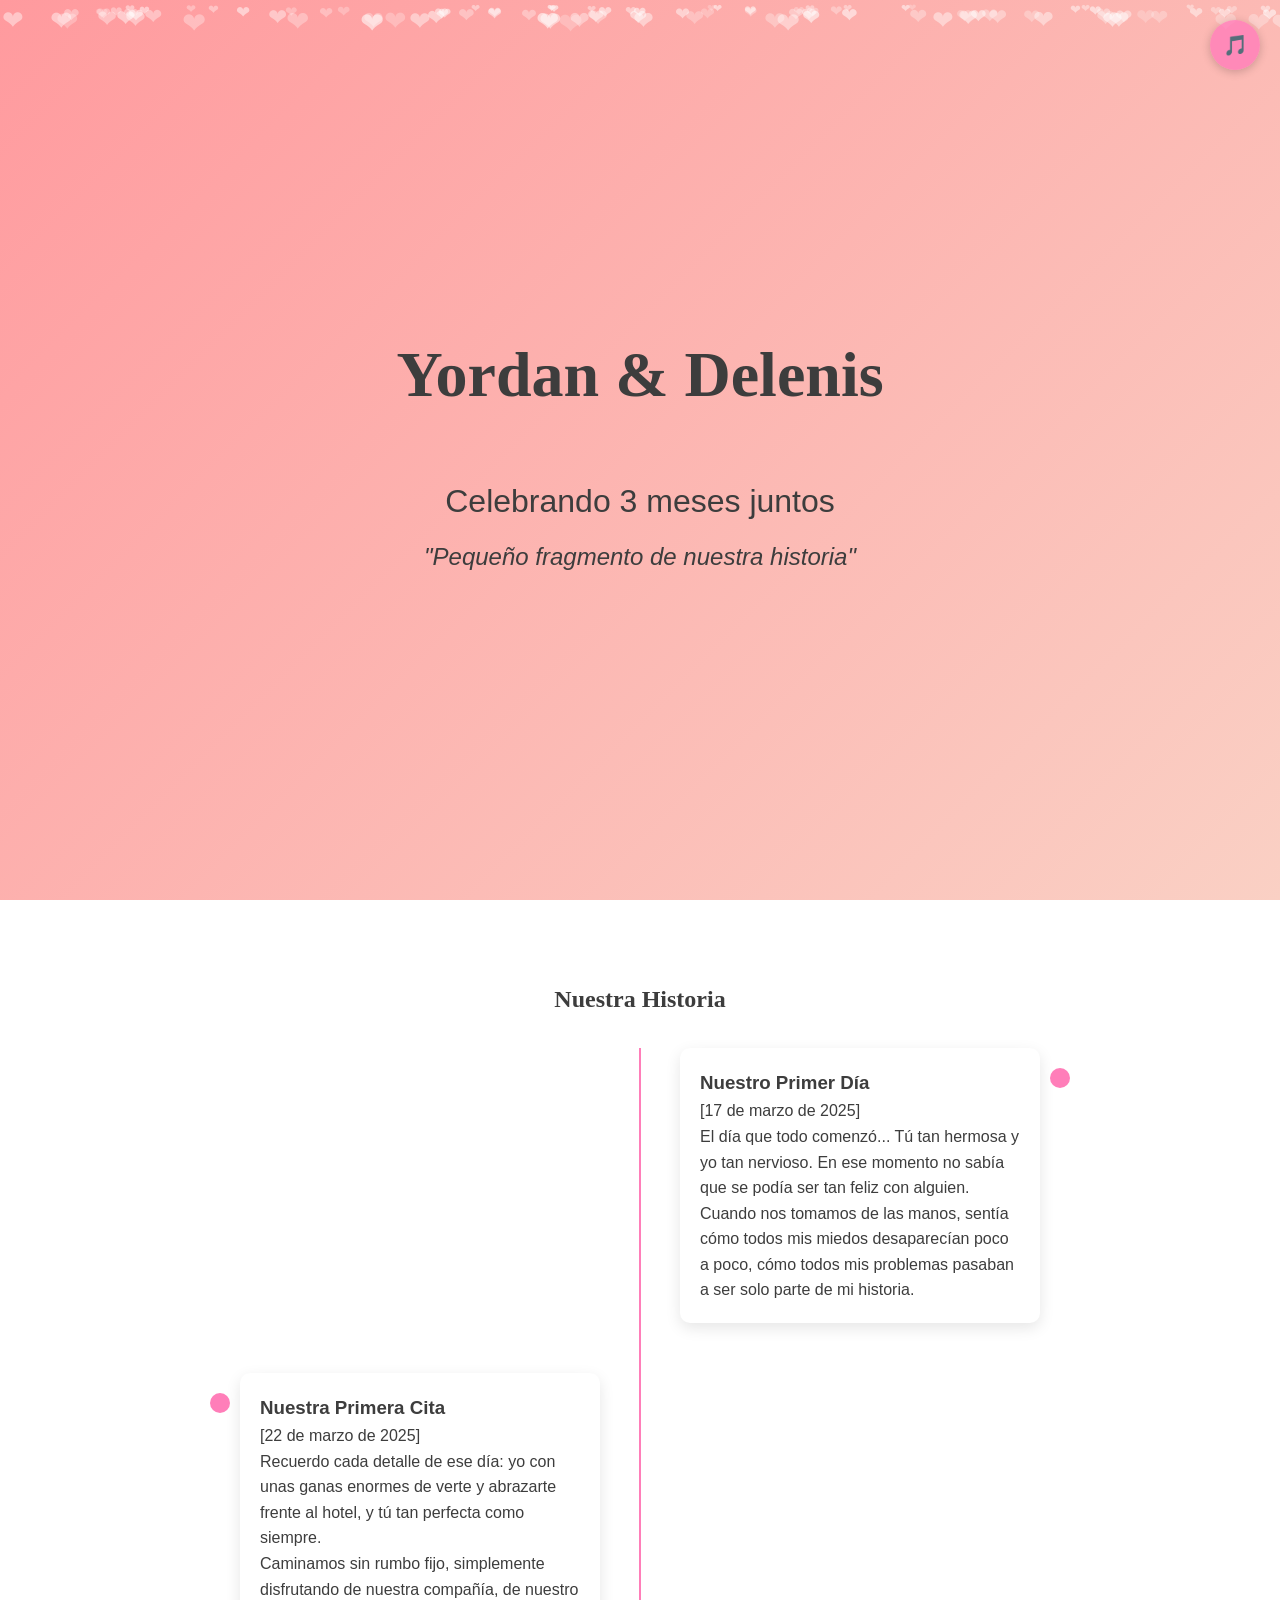
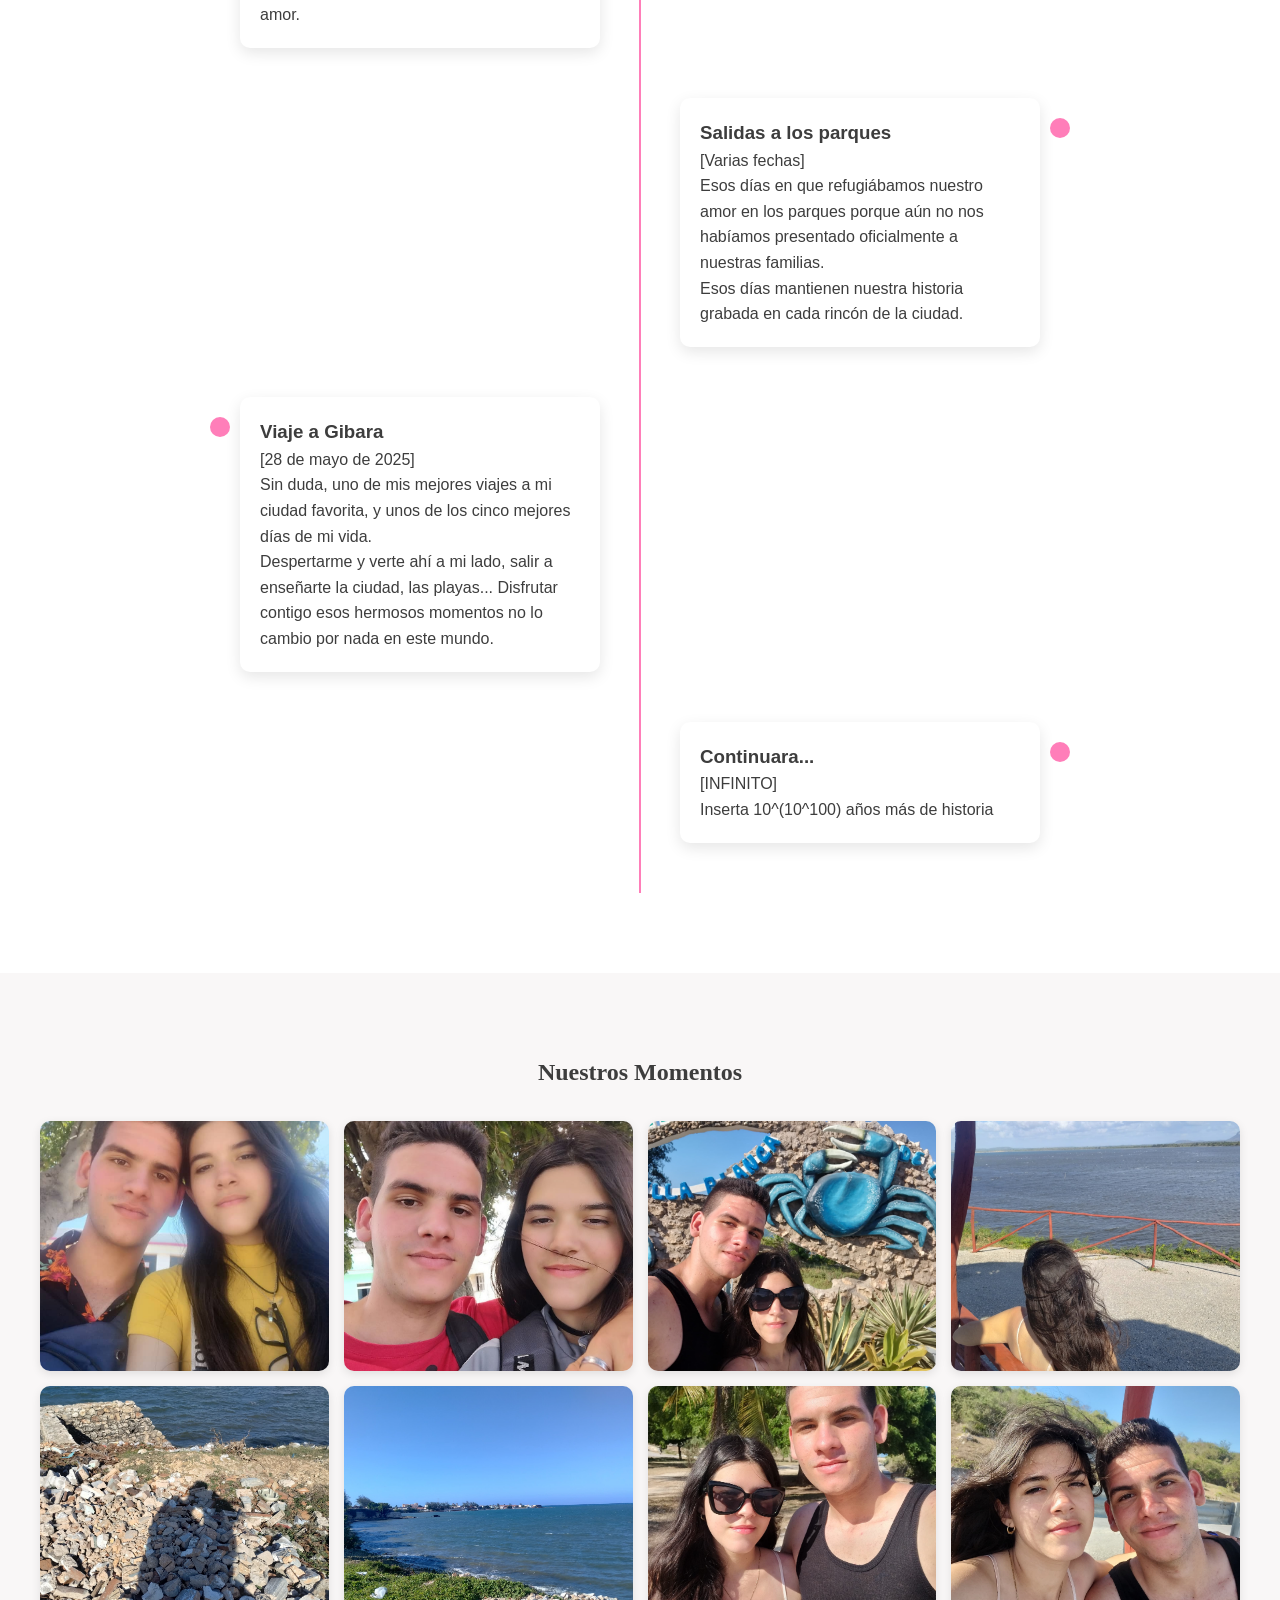
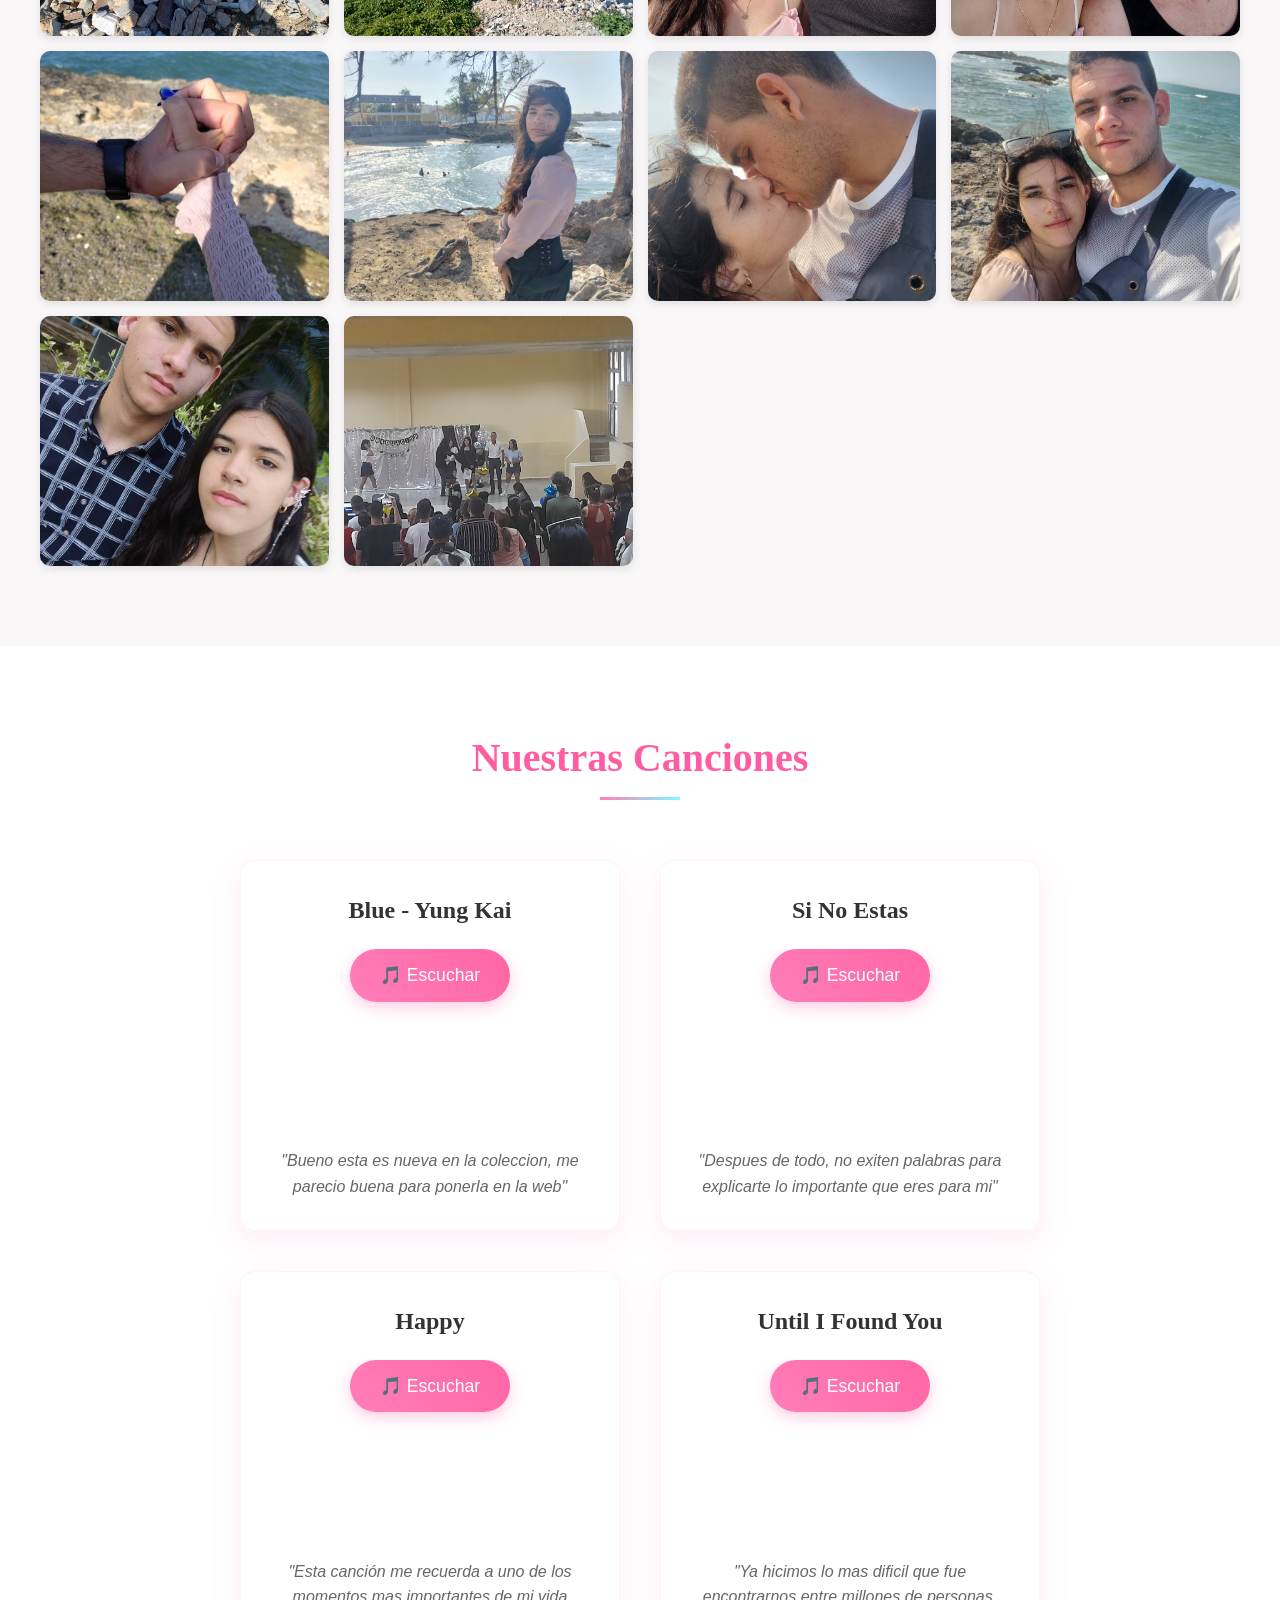
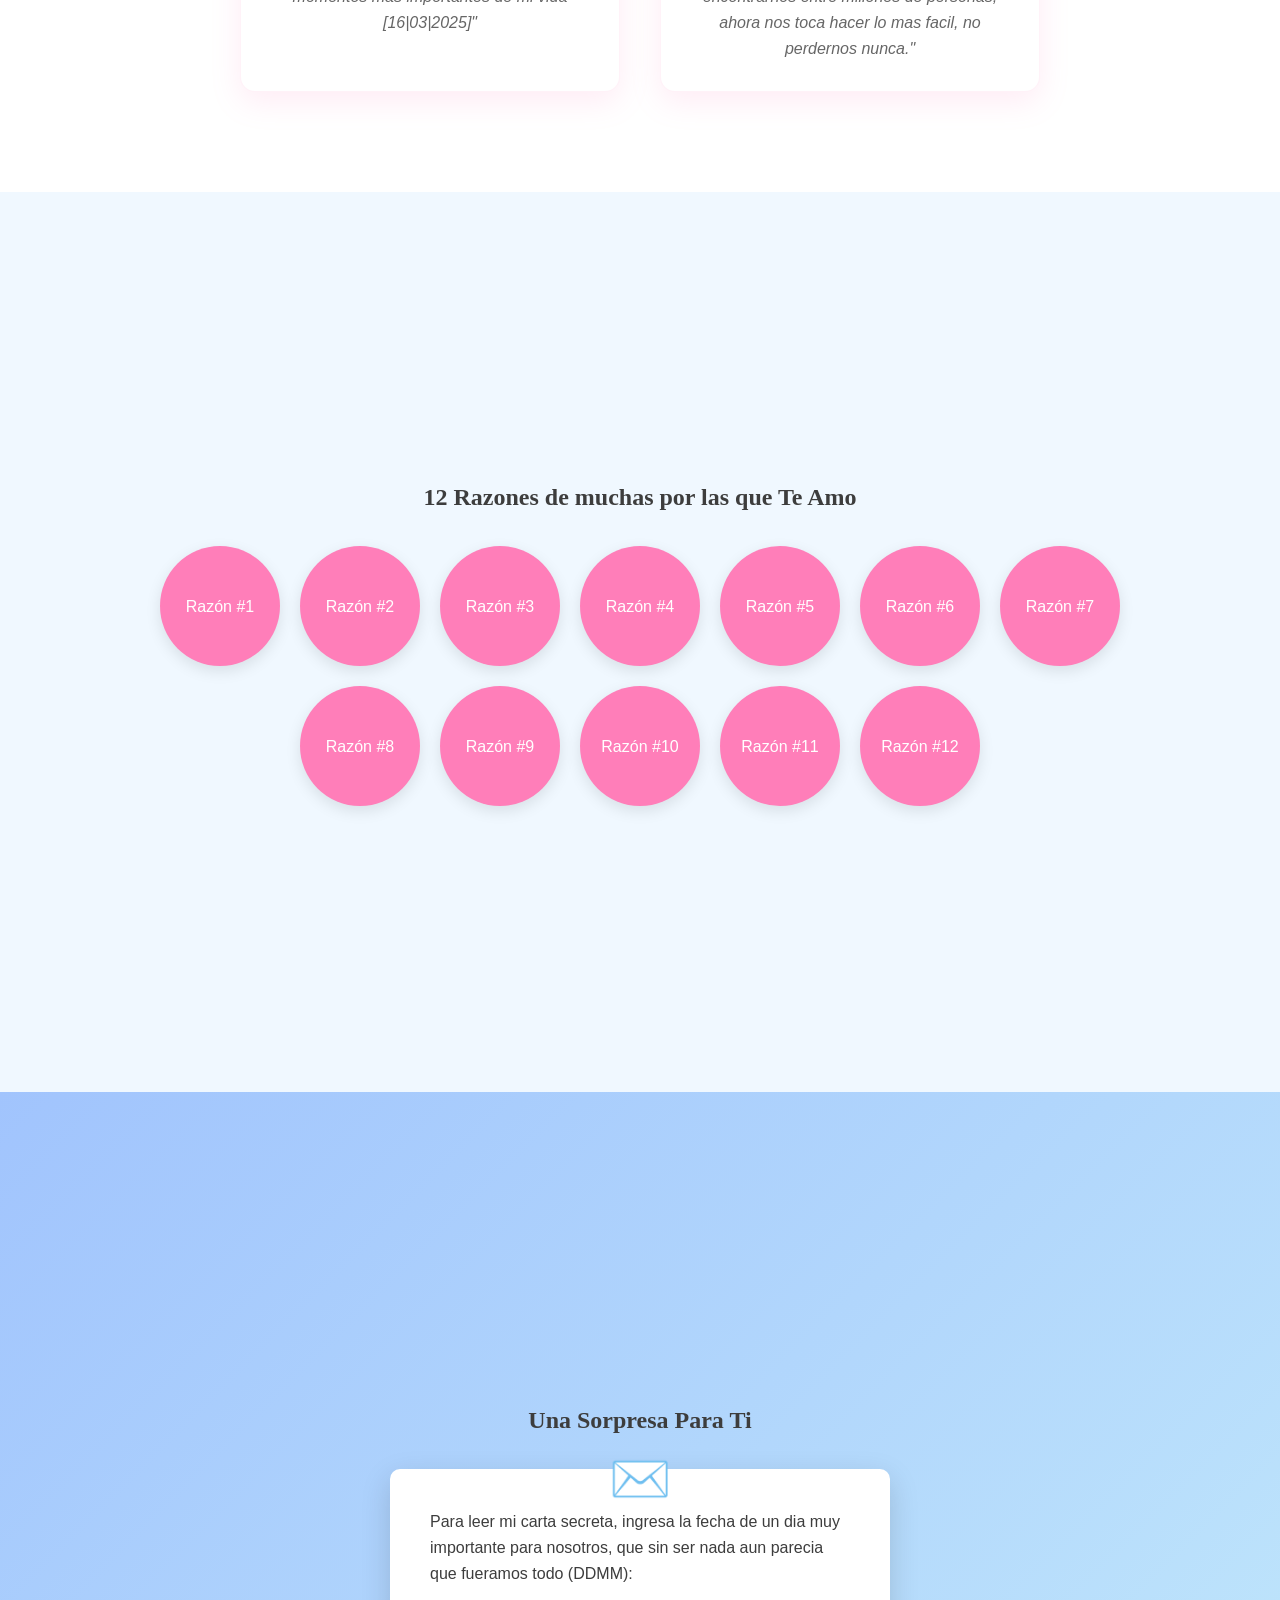
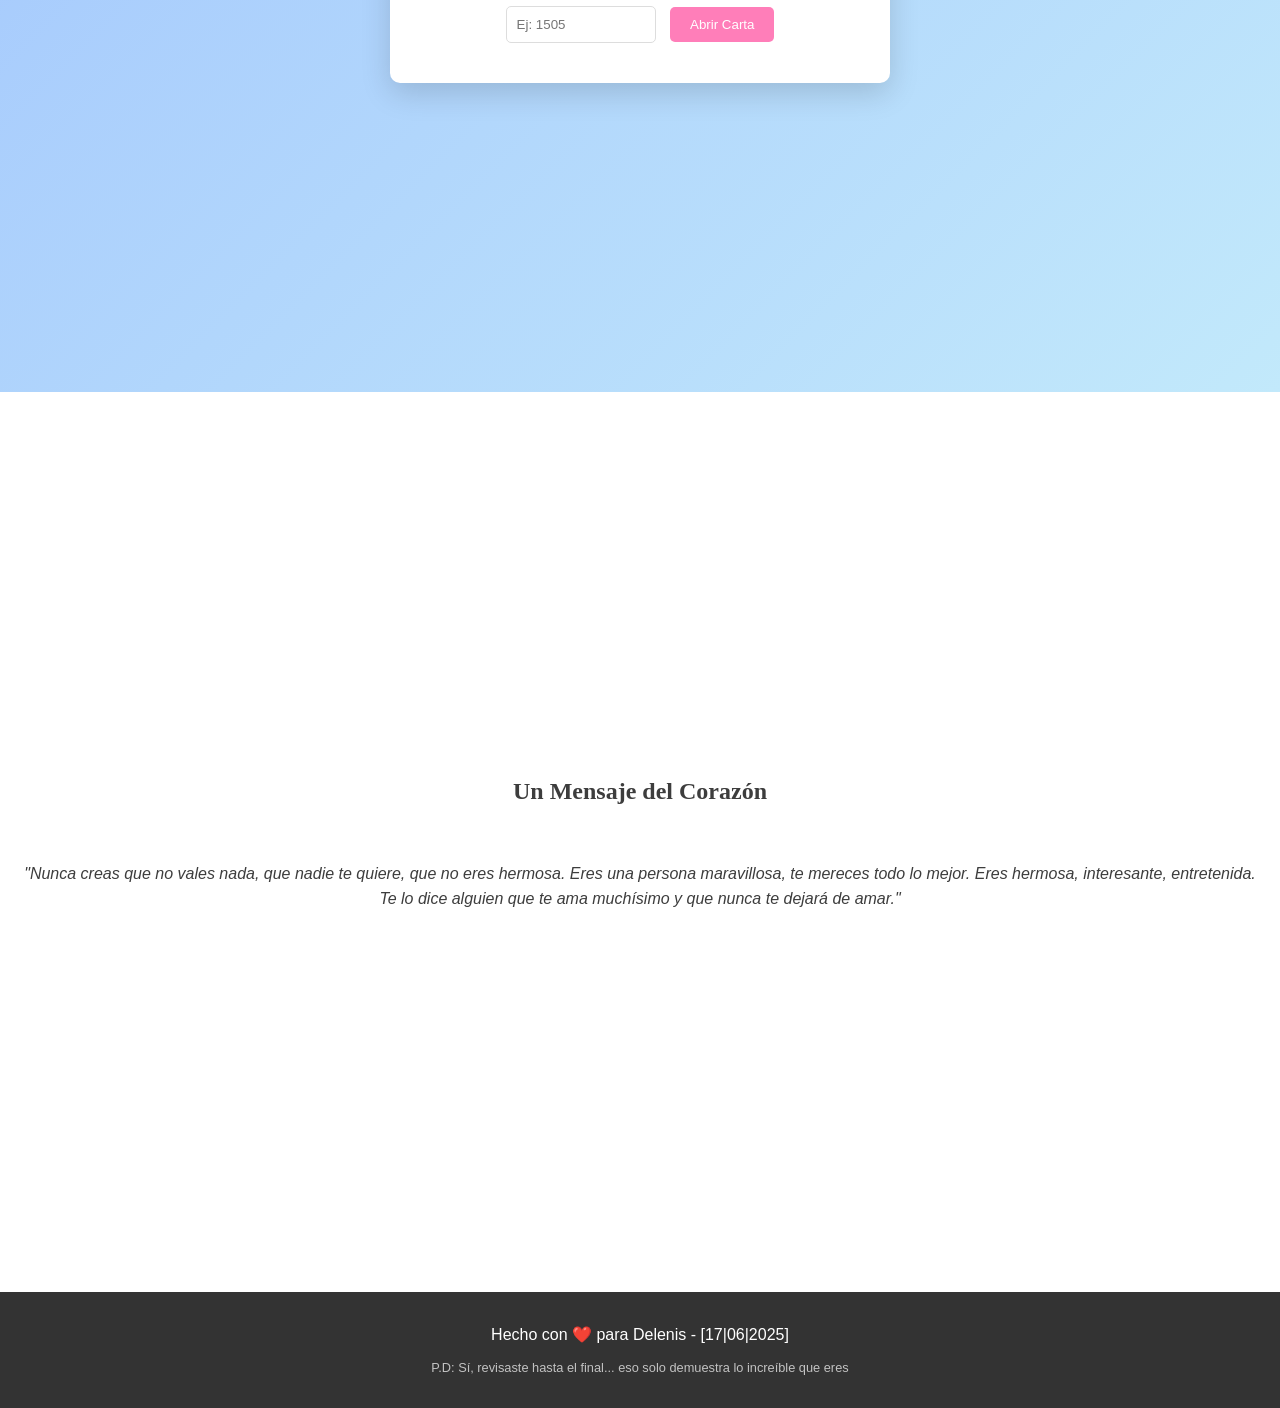
==== commit 80b81703: "Update index.html" ====
--- a/index.html
+++ b/index.html
@@ -119,15 +119,15 @@
                 </div>
             </div>
     
-            <div class="timeline-item">
+            <!--<div class="timeline-item">
                 <div class="timeline-content">
                     <h3>Nuestra primera vez</h3>
                     <p>[18 de abril de 2025]</p>
                     <p>¿Cómo olvidar ese Viernes Santo no tan santo, en el que me temblaba todo el cuerpo de los nervios?</p>
                     <p>No tengo dudas de que fuiste la persona indicada para compartir ese momento tan íntimo.</p>
                 </div>
-            </div>
-    
+            </div> -->
+        
             <div class="timeline-item">
                 <div class="timeline-content">
                     <h3>Viaje a Gibara</h3>
--- a/styles.css
+++ b/styles.css
@@ -194,44 +194,161 @@
     opacity: 1;
 }
 
-/* SECCIÓN DE CANCIONES */
+/* SECCIÓN DE CANCIONES (COMPLETA Y CENTRADA) */
 #canciones {
     background-color: white;
-}
-
-.songs-container {
+    text-align: center;
+    padding: 80px 20px;
+  }
+  
+  #canciones h2 {
+    font-family: 'Playfair Display', serif;
+    color: #ff5ca1;
+    margin-bottom: 50px;
+    font-size: 2.5rem;
+    position: relative;
+    display: inline-block;
+  }
+  
+  #canciones h2::after {
+    content: '';
+    position: absolute;
+    bottom: -10px;
+    left: 50%;
+    transform: translateX(-50%);
+    width: 80px;
+    height: 3px;
+    background: linear-gradient(to right, #ff7eb9, #7afcff);
+  }
+  
+  .songs-container {
     display: flex;
     flex-wrap: wrap;
     justify-content: center;
-    gap: 30px;
+    gap: 40px;
     max-width: 1200px;
     margin: 0 auto;
-}
-
-.song-card {
+    padding: 20px;
+  }
+  
+  .song-card {
     background: white;
+    border-radius: 15px;
+    padding: 30px;
+    width: 100%;
+    max-width: 380px;
+    box-shadow: 0 10px 30px rgba(255, 126, 185, 0.15);
+    transition: all 0.4s ease;
+    border: 1px solid rgba(255, 126, 185, 0.1);
+  }
+  
+  .song-card:hover {
+    transform: translateY(-10px);
+    box-shadow: 0 15px 35px rgba(255, 126, 185, 0.25);
+  }
+  
+  .song-card h3 {
+    color: #333;
+    font-family: 'Playfair Display', serif;
+    margin-bottom: 20px;
+    font-size: 1.5rem;
+  }
+  
+  .song-card p {
+    color: #666;
+    font-style: italic;
+    margin-top: 20px;
+    font-size: 1rem;
+    line-height: 1.6;
+  }
+  
+  .video-container {
+    margin: 20px 0;
+    position: relative;
     border-radius: 10px;
-    padding: 20px;
-    width: 100%;
-    max-width: 350px;
-    box-shadow: 0 5px 15px rgba(0,0,0,0.1);
-}
-
-.song-card .video-container {
-    position: relative;
-    padding-bottom: 56.25%;
-    height: 0;
     overflow: hidden;
-    margin-bottom: 15px;
-}
-
-.song-card .video-container iframe {
+  }
+  
+  /* Estilos para el botón de YouTube */
+  .music-btn {
+    display: inline-block;
+    background: linear-gradient(45deg, #ff7eb9, #ff65a3);
+    color: white !important;
+    padding: 12px 30px;
+    border-radius: 50px;
+    text-decoration: none;
+    font-weight: 500;
+    font-size: 1.1rem;
+    transition: all 0.3s ease;
+    box-shadow: 0 5px 15px rgba(255, 126, 185, 0.4);
+    border: none;
+    cursor: pointer;
+    position: relative;
+    overflow: hidden;
+  }
+  
+  .music-btn span {
+    position: relative;
+    z-index: 2;
+    display: flex;
+    align-items: center;
+    justify-content: center;
+    gap: 8px;
+  }
+  
+  .music-btn::before {
+    content: '';
     position: absolute;
     top: 0;
     left: 0;
     width: 100%;
     height: 100%;
-}
+    background: linear-gradient(45deg, #ff65a3, #ff4d94);
+    opacity: 0;
+    transition: opacity 0.3s ease;
+  }
+  
+  .music-btn:hover {
+    transform: translateY(-3px);
+    box-shadow: 0 8px 25px rgba(255, 126, 185, 0.6);
+  }
+  
+  .music-btn:hover::before {
+    opacity: 1;
+  }
+  
+  .music-btn:active {
+    transform: translateY(1px);
+  }
+  
+  /* Efecto de notas musicales */
+  .music-btn:hover span::after {
+    content: '♪';
+    animation: noteFloat 1s ease-out infinite;
+  }
+  
+  @keyframes noteFloat {
+    0% { transform: translateY(0); opacity: 1; }
+    100% { transform: translateY(-15px); opacity: 0; }
+  }
+  
+  /* Responsive para móviles */
+  @media (max-width: 768px) {
+    .song-card {
+      max-width: 100%;
+      padding: 25px;
+    }
+    
+    .music-btn {
+      padding: 10px 25px;
+      font-size: 1rem;
+    }
+    
+    #canciones h2 {
+      font-size: 2rem;
+      margin-bottom: 30px;
+    }
+  }
 
 /* SECCIÓN DE RAZONES */
 #razones {
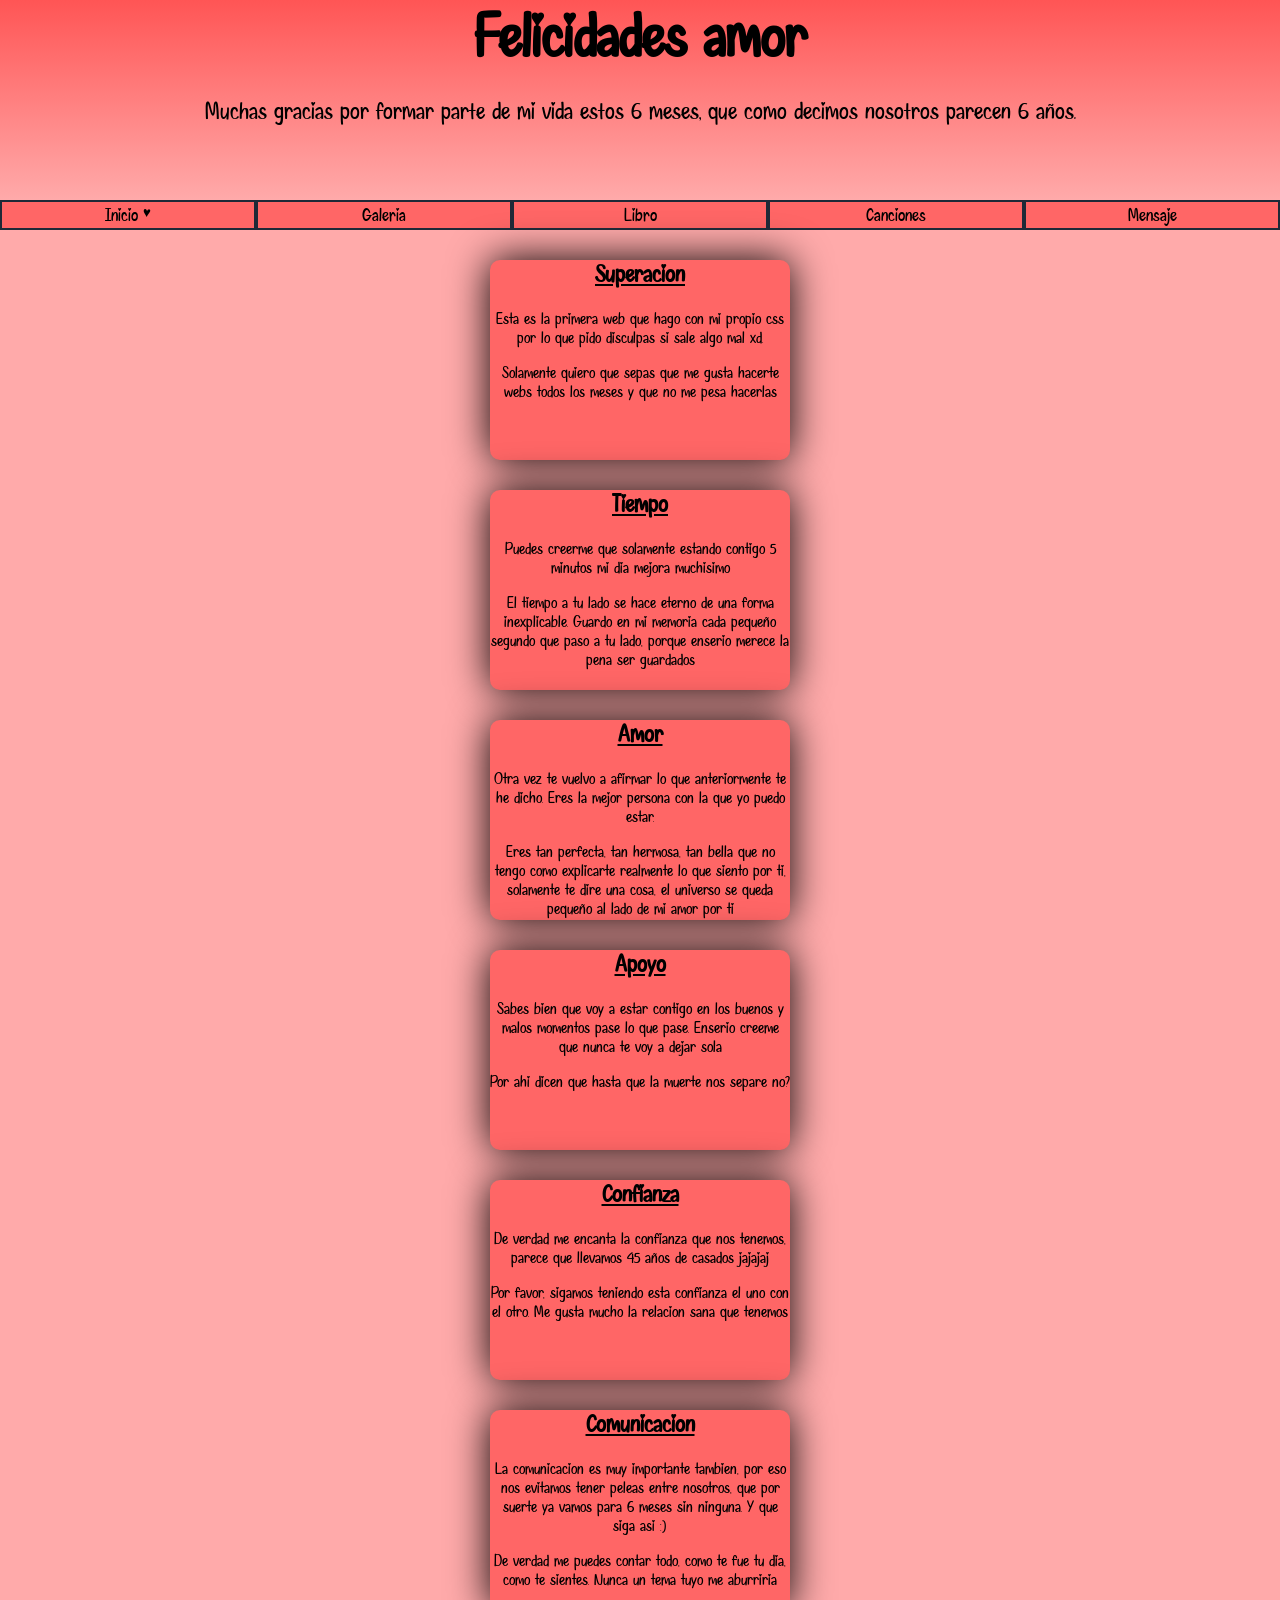
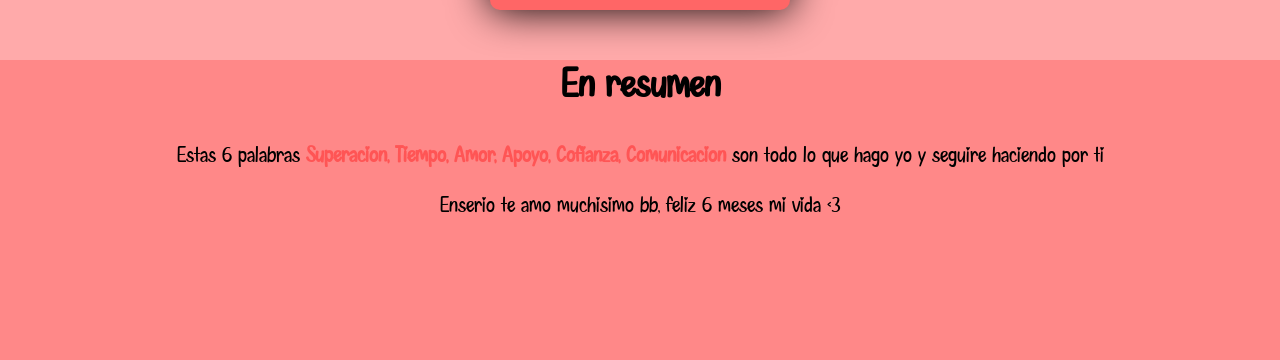
==== commit 4b7af0a8: "Add files via upload" ====
--- a/index.html
+++ b/index.html
@@ -1,344 +1,57 @@
-<!DOCTYPE html>
-<html lang="es">
-<head>
-    <meta charset="UTF-8">
-    <meta name="viewport" content="width=device-width, initial-scale=1.0">
-    <title>3 Meses Contigo | [Yordan] & [Delenis]</title>
-    <link rel="stylesheet" href="styles.css">
-    <link href="https://fonts.googleapis.com/css2?family=Playfair+Display:wght@700&family=Montserrat:wght@400;500&display=swap" rel="stylesheet">
-    <style>
-        /* Estilos para el botón de música */
-        .music-control {
-            position: fixed;
-            top: 20px;
-            right: 20px;
-            z-index: 1000;
-            background: rgba(255, 126, 185, 0.8);
-            color: white;
-            border: none;
-            width: 50px;
-            height: 50px;
-            border-radius: 50%;
-            cursor: pointer;
-            display: flex;
-            align-items: center;
-            justify-content: center;
-            font-size: 20px;
-            box-shadow: 0 2px 10px rgba(0,0,0,0.2);
-            transition: all 0.3s ease;
-        }
-        
-        .music-control:hover {
-            background: #ff5ca1;
-            transform: scale(1.1);
-        }
-        
-        .music-control.playing::after {
-            content: '';
-            position: absolute;
-            top: -5px;
-            right: -5px;
-            width: 10px;
-            height: 10px;
-            background: #7afcff;
-            border-radius: 50%;
-            animation: pulse 1.5s infinite;
-        }
-        
-        @keyframes pulse {
-            0% { transform: scale(0.8); opacity: 1; }
-            70% { transform: scale(1.3); opacity: 0.7; }
-            100% { transform: scale(0.8); opacity: 1; }
-        }
-    </style>
-</head>
-<body>
-    <!-- Botón de música flotante -->
-    <button id="musicBtn" class="music-control" title="Reproducir música">🎵</button>
-    
-    <audio id="bg-music" loop>
-        <source src="yung kai - blue (official music video)(MP3_160K).mp3" type="audio/mpeg">
-        Tu navegador no soporta audio HTML5.
-    </audio>
-
-    <script>
-        // Control de música
-        const musicBtn = document.getElementById('musicBtn');
-        const bgMusic = document.getElementById('bg-music');
-        
-        
-        // Control manual con el botón
-        musicBtn.addEventListener('click', function() {
-            if (bgMusic.paused) {
-                bgMusic.play();
-                this.classList.add('playing');
-                this.title = "Pausar música";
-            } else {
-                bgMusic.pause();
-                this.classList.remove('playing');
-                this.title = "Reproducir música";
-            }
-        });
-    </script>
-    <!-- PORTADA -->
-    <section id="portada">
-        <div class="hearts-container" id="hearts"></div>
-        <h1>Yordan & Delenis</h1>
-        <p>Celebrando 3 meses juntos</p>
-        <p class="subtitle">"Pequeño fragmento de nuestra historia"</p>
-    </section>
-
-    <!-- NUESTRA HISTORIA -->
-    <section id="historia">
-        <h2>Nuestra Historia</h2>
-        <div class="timeline-container">
-            <div class="timeline-item">
-                <div class="timeline-content">
-                    <h3>Nuestro Primer Día</h3>
-                    <p>[17 de marzo de 2025]</p>
-                    <p>El día que todo comenzó... Tú tan hermosa y yo tan nervioso. En ese momento no sabía que se podía ser tan feliz con alguien.</p>
-                    <p>Cuando nos tomamos de las manos, sentía cómo todos mis miedos desaparecían poco a poco, cómo todos mis problemas pasaban a ser solo parte de mi historia.</p>
-                </div>
-            </div>
-            
-            <div class="timeline-item">
-                <div class="timeline-content">
-                    <h3>Nuestra Primera Cita</h3>
-                    <p>[22 de marzo de 2025]</p>
-                    <p>Recuerdo cada detalle de ese día: yo con unas ganas enormes de verte y abrazarte frente al hotel, y tú tan perfecta como siempre.</p>
-                    <p>Caminamos sin rumbo fijo, simplemente disfrutando de nuestra compañía, de nuestro amor.</p>
-                </div>
-            </div>
-    
-            <div class="timeline-item">
-                <div class="timeline-content">
-                    <h3>Salidas a los parques</h3>
-                    <p>[Varias fechas]</p>
-                    <p>Esos días en que refugiábamos nuestro amor en los parques porque aún no nos habíamos presentado oficialmente a nuestras familias.</p>
-                    <p>Esos días mantienen nuestra historia grabada en cada rincón de la ciudad.</p>
-                </div>
-            </div>
-    
-            <!--<div class="timeline-item">
-                <div class="timeline-content">
-                    <h3>Nuestra primera vez</h3>
-                    <p>[18 de abril de 2025]</p>
-                    <p>¿Cómo olvidar ese Viernes Santo no tan santo, en el que me temblaba todo el cuerpo de los nervios?</p>
-                    <p>No tengo dudas de que fuiste la persona indicada para compartir ese momento tan íntimo.</p>
-                </div>
-            </div> -->
-        
-            <div class="timeline-item">
-                <div class="timeline-content">
-                    <h3>Viaje a Gibara</h3>
-                    <p>[28 de mayo de 2025]</p>
-                    <p>Sin duda, uno de mis mejores viajes a mi ciudad favorita, y unos de los cinco mejores días de mi vida.</p>
-                    <p>Despertarme y verte ahí a mi lado, salir a enseñarte la ciudad, las playas... Disfrutar contigo esos hermosos momentos no lo cambio por nada en este mundo.</p>
-                </div>
-            </div>
-
-            <div class="timeline-item">
-                <div class="timeline-content">
-                    <h3>Continuara...</h3>
-                    <p>[INFINITO]</p>
-                    <p>Inserta 10^(10^100) años más de historia</p>
-            </div>
-        </div>
-    </section>
-
-    <!-- GALERÍA DE FOTOS -->
-    <section id="galeria">
-        <h2>Nuestros Momentos</h2>
-        <div class="gallery-grid">
-            <div class="gallery-item">
-                <img src="IMG/PrimeraCita.jpg" alt="Descripción">
-                <div class="caption">"Nuestra Primera Cita"</div>
-            </div>
-            <div class="gallery-item">
-                <img src="IMG/Parque.jpg" alt="Descripción">
-                <div class="caption">"Un dia random en el parque infantil"</div>
-            </div>
-            <div class="gallery-item">
-                <img src="IMG/Gibara1.jpg" alt="Descripción">
-                <div class="caption">"Gibara"</div>
-            </div>
-            <div class="gallery-item">
-                <img src="IMG/Gibara2.jpg" alt="Descripción">
-                <div class="caption">"Gibara"</div>
-            </div>
-            <div class="gallery-item">
-                <img src="IMG/Gibara3.jpg" alt="Descripción">
-                <div class="caption">"Gibara"</div>
-            </div>
-            <div class="gallery-item">
-                <img src="IMG/Gibara4.jpg" alt="Descripción">
-                <div class="caption">"Gibara"</div>
-            </div>
-            <div class="gallery-item">
-                <img src="IMG/Gibara5.jpg" alt="Descripción">
-                <div class="caption">"Gibara"</div>
-            </div>
-            <div class="gallery-item">
-                <img src="IMG/Gibara6.jpg" alt="Descripción">
-                <div class="caption">"Gibara"</div>
-            </div>
-            <div class="gallery-item">
-                <img src="IMG/Gibara7.jpg" alt="Descripción">
-                <div class="caption">"Gibara"</div>
-            </div>
-            <div class="gallery-item">
-                <img src="IMG/Gibara8.jpg" alt="Descripción">
-                <div class="caption">"Gibara"</div>
-            </div>
-            <div class="gallery-item">
-                <img src="IMG/Gibara9.jpg" alt="Descripción">
-                <div class="caption">"Gibara"</div>
-            </div>
-            <div class="gallery-item">
-                <img src="IMG/Gibara10.jpg" alt="Descripción">
-                <div class="caption">"Gibara"</div>
-            </div>
-            <div class="gallery-item">
-                <img src="IMG/GraduacionMia.jpg" alt="Descripción">
-                <div class="caption">"Mi graduacion"</div>
-            </div>
-            <div class="gallery-item">
-                <img src="IMG/GraduacionDele.jpg" alt="Descripción">
-                <div class="caption">"Tu graduacion, no es buena la foto pero es la que me dio por poner"</div>
-            </div>
-        </div>
-    </section>
-
-    <!-- NUESTRAS CANCIONES -->
-    <section id="canciones">
-        <h2>Nuestras Canciones</h2>
-        <div class="songs-container">
-            <div class="song-card">
-                <h3>Blue - Yung Kai</h3>
-                <div class="video-container">
-                    <a href="https://youtu.be/IpFX2vq8HKw?si=lBQqFg6rhZGRGjaD" target="_blank" class="music-btn">
-                        <span>🎵 Escuchar</span>
-                    </a>
-                </div>
-                <p>"Bueno esta es nueva en la coleccion, me parecio buena para ponerla en la web"</p>
-            </div>
-            
-            <div class="song-card">
-                <h3>Si No Estas</h3>
-                <div class="video-container">
-                    <a href="https://youtu.be/vldYYjCQ7jc?si=KCUkMiwca5VIxP1w" target="_blank" class="music-btn">
-                        <span>🎵 Escuchar</span>
-                    </a>
-                </div>
-                <p>"Despues de todo, no exiten palabras para explicarte lo importante que eres para mi"</p>
-            </div>
-            
-            <div class="song-card">
-                <h3>Happy</h3>
-                <div class="video-container">
-                    <a href="https://youtu.be/ZbZSe6N_BXs?si=7R4XrVB8cM2fMpZi" target="_blank" class="music-btn">
-                        <span>🎵 Escuchar</span>
-                    </a>
-                </div>
-                <p>"Esta canción me recuerda a uno de los momentos mas importantes de mi vida [16|03|2025]"</p>
-            </div>
-
-            <div class="song-card">
-                <h3>Until I Found You</h3>
-                <div class="video-container">
-                    <a href="https://youtu.be/GxldQ9eX2wo?si=3ekmSKILDnzDDV6h" target="_blank" class="music-btn">
-                        <span>🎵 Escuchar</span>
-                    </a>
-                </div>
-                <p>"Ya hicimos lo mas dificil que fue encontrarnos entre millones de personas, ahora nos toca hacer lo mas facil, no perdernos nunca."</p>
-            </div>
-        </div>
-    </section>
-
-    <!-- RAZONES -->
-    <section id="razones">
-        <h2>12 Razones de muchas por las que Te Amo</h2>
-        <div class="reasons-container">
-            <div class="reason-balloon" data-reason="1">
-                <p>Razón #1</p>
-            </div>
-            <div class="reason-balloon" data-reason="2">
-                <p>Razón #2</p>
-            </div>
-            <div class="reason-balloon" data-reason="3">
-                <p>Razón #3</p>
-            </div>
-            <div class="reason-balloon" data-reason="4">
-                <p>Razón #4</p>
-            </div>
-            <div class="reason-balloon" data-reason="5">
-                <p>Razón #5</p>
-            </div>
-            <div class="reason-balloon" data-reason="6">
-                <p>Razón #6</p>
-            </div>
-            <div class="reason-balloon" data-reason="7">
-                <p>Razón #7</p>
-            </div>
-            <div class="reason-balloon" data-reason="8">
-                <p>Razón #8</p>
-            </div>
-            <div class="reason-balloon" data-reason="9">
-                <p>Razón #9</p>
-            </div>
-            <div class="reason-balloon" data-reason="10">
-                <p>Razón #10</p>
-            </div>
-            <div class="reason-balloon" data-reason="11">
-                <p>Razón #11</p>
-            </div>
-            <div class="reason-balloon" data-reason="12">
-                <p>Razón #12</p>
-            </div>
-        </div>
-    </section>
-
-    <!-- CARTA SECRETA -->
-    <section id="secret-letter">
-        <h2>Una Sorpresa Para Ti</h2>
-        <div class="envelope">
-            <p>Para leer mi carta secreta, ingresa la fecha de un dia muy importante para nosotros, que sin ser nada aun parecia que fueramos todo (DDMM):</p>
-            <div class="password-input">
-                <input type="password" id="letter-password" placeholder="Ej: 1505">
-                <button onclick="openLetter()">Abrir Carta</button>
-            </div>
-            <div id="letter-content">
-                <h3>Mi Amor,</h3>
-                <p>Desde el primer día que hablamos sentí un "ALGO", un algo que no sabía cómo explicar en el momento.</p>
-                <p>Sinceramente no creí que podía tener alguna oportunidad de ser feliz contigo como lo estoy siendo ahora.</p>
-                <p>Desde ese momento te convertiste en una de las personas más importantes en mi vida. El motivo de esta carta es tratar de expresar una pequeña parte de mis sentimientos por ti.</p>
-                <p>En estos momentos (8:52 am del 15 de junio) ando pensando en cómo iniciar, porque hay mucho de lo que hablar.</p>
-                <p>Lo primero que me impresionó de ti fue tu inteligencia, tus ganas de luchar por lo que quieres.</p>
-                <p>Poco a poco, tu humor, tu belleza, tu trato hacia mí, todos esos días que compartimos en la escuela, me fueron demostrando que era aquel "ALGO" que sentía al inicio, ese "ALGO" simplemente era amor.</p>
-                <p>Aunque llegaba a notar que sentías algo por mí tampoco me lancé por miedo a alejarte de mí o alguna cosa parecida (Siempre Yolanda sobrepensando, como no).</p>
-                <p>El día de la Copa Pi fue uno de mis mejores días. Aunque los deseos de tomarte de la mano me comían por dentro. Y para terminar el día xD, ese "No, nada, nada" ¡bafff! me multiplicó x1000 los deseos de decirte que me gustabas muchísimo.</p>
-                <p>Y para qué hablar de Erik, que motivó un momento de tensión jajajaja. También la charla que tuve con él me motivó a soltar ciertas palabras y frases en nuestras conversaciones que normalmente no me hubiera atrevido.</p>
-                <p>El 16 por la noche, estaba en medio de un apagón y los mensajes llegaban en el orden que querían y se repetían las veces que querían. Ese día un mensaje me dejó en un paro cardíaco por unos segundos mientras en mis audífonos de fondo sonaba "Happy". Un mensaje que cambió mi vida totalmente.</p>
-                <p>Desde entonces cada "Te amo", cada "Me encantas", cada frase que tanto anhelaba decirte se hizo realidad.</p>
-                <p>TE AMO MUCHÍSIMO mi princesa, eso no lo olvides nunca. Todo lo que sufriste, todos los males que te hicieron ahora son parte de tu pasado. Prometo hacerte la mujer más feliz, más amada y más querida de este mundo.</p>
-                <p>Felicidades mi amor, eres la mujer más hermosa de este mundo. No te tienes que preocupar por nada, porque este hombre siempre estará a tu lado <3</p>
-            </div>
-        </div>
-    </section>
-
-    <!-- VIDEO FINAL -->
-    <section id="video-final">
-        <h2>Un Mensaje del Corazón</h2>
-        <p class="video-caption">"Nunca creas que no vales nada, que nadie te quiere, que no eres hermosa. Eres una persona maravillosa, te mereces todo lo mejor. Eres hermosa, interesante, entretenida. Te lo dice alguien que te ama muchísimo y que nunca te dejará de amar."</p>
-
-        </div>
-    </section>
-
-    <footer>
-        <p>Hecho con ❤️ para Delenis - [17|06|2025]</p>
-        <p class="footer-note">P.D: Sí, revisaste hasta el final... eso solo demuestra lo increíble que eres</p>
-    </footer>
-
-    <script src="script.js"></script>
-</body>
-</html>
+<!DOCTYPE html>
+<html>
+<head>
+    <title>6 Meses Juntos</title>
+    <link rel="stylesheet" href="styles.css">
+    <link rel="stylesheet" href="fonts.css">
+</head>
+<body>
+    <div class="header-box">
+        <h1>Felicidades amor</h1>
+        <p>Muchas gracias por formar parte de mi vida estos 6 meses, que como decimos nosotros parecen 6 años.</p>
+    </div>
+    <nav class="navegador">
+        <a class="botones-nav" href="index.html">Inicio *</a>
+        <a class="botones-nav" href="Galeria/galeria.html">Galeria</a>
+        <a class="botones-nav" href="Libro/libro.html">Libro</a>
+        <a class="botones-nav" href="Canciones/canciones.html">Canciones</a>
+        <a class="botones-nav" href="../Mensaje/mensaje.html">Mensaje</a>
+    </nav>
+    <div class="box">
+        <h2 class="subtitulo">Superacion</h2>
+        <p>Esta es la primera web que hago con mi propio css por lo que pido disculpas si sale algo mal xd.</p>
+        <p>Solamente quiero que sepas que me gusta hacerte webs todos los meses y que no me pesa hacerlas</p>
+    </div>
+    <div class="box">
+        <h2 class="subtitulo">Tiempo</h2>
+        <p>Puedes creerme que solamente estando contigo 5 minutos mi dia mejora muchisimo</p>
+        <p>El tiempo a tu lado se hace eterno de una forma inexplicable. Guardo en mi memoria cada pequeño segundo que paso a tu lado, porque enserio merece la pena ser guardados</p>
+    </div>
+    <div class="box">
+        <h2 class="subtitulo">Amor</h2>
+        <p>Otra vez te vuelvo a afirmar lo que anteriormente te he dicho. Eres la mejor persona con la que yo puedo estar.</p>
+        <p>Eres tan perfecta, tan hermosa, tan bella que no tengo como explicarte realmente lo que siento por ti, solamente te dire una cosa, el universo se queda pequeño al lado de mi amor por ti</p>
+    </div>
+    <div class="box">
+        <h2 class="subtitulo">Apoyo</h2>
+        <p>Sabes bien que voy a estar contigo en los buenos y malos momentos pase lo que pase. Enserio creeme que nunca te voy a dejar sola</p>
+        <p>Por ahi dicen que hasta que la muerte nos separe no?</p>
+    </div>
+    <div class="box">
+        <h2 class="subtitulo">Confianza</h2>
+        <p>De verdad me encanta la confianza que nos tenemos, parece que llevamos 45 años de casados jajajaj</p>
+        <p>Por favor, sigamos teniendo esta confianza el uno con el otro. Me gusta mucho la relacion sana que tenemos</p>
+    </div>
+    <div class="box">
+        <h2 class="subtitulo">Comunicacion</h2>
+        <p>La comunicacion es muy importante tambien, por eso nos evitamos tener peleas entre nosotros, que por suerte ya vamos para 6 meses sin ninguna. Y que siga asi :)</p>
+        <p>De verdad me puedes contar todo, como te fue tu dia, como te sientes. Nunca un tema tuyo me aburriria</p>
+    </div>
+
+    <div class="Texto1">
+        <h2 class="subtitulo-texto1">En resumen</h2>
+        <p class="parrafo-texto1">Estas 6 palabras <span>Superacion, Tiempo, Amor, Apoyo, Cofianza, Comunicacion</span> son todo lo que hago yo y seguire haciendo por ti</p>
+        <p class="parrafo-texto1">Enserio te amo muchisimo bb, feliz 6 meses mi vida <3</p>
+    </div>
+</body>
+</html>
--- a/styles.css
+++ b/styles.css
@@ -1,530 +1,75 @@
-/* ESTILOS GENERALES */
-:root {
-    --color-primario: #ff7eb9; /* Rosa principal */
-    --color-secundario: #7afcff; /* Azul claro */
-    --color-texto: #3d3d3d;
-    --color-fondo: #fffaf7;
-}
-
-* {
-    margin: 0;
-    padding: 0;
-    box-sizing: border-box;
-    font-family: 'Montserrat', sans-serif;
-}
-
-body {
-    background-color: var(--color-fondo);
-    color: var(--color-texto);
-    line-height: 1.6;
-    overflow-x: hidden;
-}
-
-section {
-    padding: 80px 20px;
-    min-height: 100vh;
-    display: flex;
-    flex-direction: column;
-    justify-content: center;
-}
-
-h1, h2 {
-    font-family: 'Playfair Display', serif;
-    text-align: center;
-    margin-bottom: 30px;
-}
-
-/* PORTADA */
-#portada {
-    background: linear-gradient(135deg, #ff9a9e 0%, #fad0c4 100%);
-    text-align: center;
-    position: relative;
-    overflow: hidden;
-    display: flex;
-    flex-direction: column;
-    justify-content: center;
-    align-items: center;
-}
-
-#portada h1 {
-    font-size: 4rem;
-    z-index: 2;
-}
-
-#portada p {
-    font-size: 2rem;
-    margin-top: 20px;
-    z-index: 2;
-}
-
-#portada .subtitle {
-    font-style: italic;
-    font-size: 1.5rem;
-    margin-top: 10px;
-}
-
-.hearts-container {
-    position: absolute;
-    width: 100%;
-    height: 100%;
-    top: 0;
-    left: 0;
-    pointer-events: none;
-}
-
-.heart {
-    position: absolute;
-    color: rgba(255, 255, 255, 0.7);
-    animation: fall 10s linear infinite;
-    z-index: 1;
-}
-
-@keyframes fall {
-    to { 
-        transform: translateY(100vh) rotate(360deg); 
-        opacity: 0;
-    }
-}
-
-/* TIMELINE */
-#historia {
-    background-color: white;
-}
-
-.timeline-container {
-    max-width: 800px;
-    margin: 0 auto;
-    position: relative;
-}
-
-.timeline-container::before {
-    content: '';
-    position: absolute;
-    height: 100%;
-    width: 2px;
-    background: var(--color-primario);
-    left: 50%;
-    transform: translateX(-50%);
-}
-
-.timeline-item {
-    width: 45%;
-    margin-bottom: 50px;
-    position: relative;
-}
-
-.timeline-item:nth-child(odd) {
-    margin-left: auto;
-}
-
-.timeline-content {
-    background: white;
-    padding: 20px;
-    border-radius: 10px;
-    box-shadow: 0 5px 15px rgba(0,0,0,0.1);
-    position: relative;
-}
-
-.timeline-content::before {
-    content: '';
-    position: absolute;
-    width: 20px;
-    height: 20px;
-    background: var(--color-primario);
-    border-radius: 50%;
-    top: 20px;
-}
-
-.timeline-item:nth-child(odd) .timeline-content::before {
-    right: -30px;
-}
-
-.timeline-item:nth-child(even) .timeline-content::before {
-    left: -30px;
-}
-
-/* GALERÍA */
-#galeria {
-    background-color: #f9f7f7;
-}
-
-.gallery-grid {
-    display: grid;
-    grid-template-columns: repeat(auto-fill, minmax(250px, 1fr));
-    gap: 15px;
-    max-width: 1200px;
-    margin: 0 auto;
-}
-
-.gallery-item {
-    border-radius: 10px;
-    overflow: hidden;
-    height: 250px;
-    position: relative;
-    cursor: pointer;
-    box-shadow: 0 3px 10px rgba(0,0,0,0.1);
-}
-
-.gallery-item img {
-    width: 100%;
-    height: 100%;
-    object-fit: cover;
-    transition: transform 0.5s;
-}
-
-.gallery-item:hover img {
-    transform: scale(1.1);
-}
-
-.gallery-item .caption {
-    position: absolute;
-    bottom: 0;
-    left: 0;
-    right: 0;
-    background: rgba(0,0,0,0.7);
-    color: white;
-    padding: 10px;
-    font-size: 0.9rem;
-    text-align: center;
-    opacity: 0;
-    transition: opacity 0.3s;
-}
-
-.gallery-item:hover .caption {
-    opacity: 1;
-}
-
-/* SECCIÓN DE CANCIONES (COMPLETA Y CENTRADA) */
-#canciones {
-    background-color: white;
-    text-align: center;
-    padding: 80px 20px;
-  }
-  
-  #canciones h2 {
-    font-family: 'Playfair Display', serif;
-    color: #ff5ca1;
-    margin-bottom: 50px;
-    font-size: 2.5rem;
-    position: relative;
-    display: inline-block;
-  }
-  
-  #canciones h2::after {
-    content: '';
-    position: absolute;
-    bottom: -10px;
-    left: 50%;
-    transform: translateX(-50%);
-    width: 80px;
-    height: 3px;
-    background: linear-gradient(to right, #ff7eb9, #7afcff);
-  }
-  
-  .songs-container {
-    display: flex;
-    flex-wrap: wrap;
-    justify-content: center;
-    gap: 40px;
-    max-width: 1200px;
-    margin: 0 auto;
-    padding: 20px;
-  }
-  
-  .song-card {
-    background: white;
-    border-radius: 15px;
-    padding: 30px;
-    width: 100%;
-    max-width: 380px;
-    box-shadow: 0 10px 30px rgba(255, 126, 185, 0.15);
-    transition: all 0.4s ease;
-    border: 1px solid rgba(255, 126, 185, 0.1);
-  }
-  
-  .song-card:hover {
-    transform: translateY(-10px);
-    box-shadow: 0 15px 35px rgba(255, 126, 185, 0.25);
-  }
-  
-  .song-card h3 {
-    color: #333;
-    font-family: 'Playfair Display', serif;
-    margin-bottom: 20px;
-    font-size: 1.5rem;
-  }
-  
-  .song-card p {
-    color: #666;
-    font-style: italic;
-    margin-top: 20px;
-    font-size: 1rem;
-    line-height: 1.6;
-  }
-  
-  .video-container {
-    margin: 20px 0;
-    position: relative;
-    border-radius: 10px;
-    overflow: hidden;
-  }
-  
-  /* Estilos para el botón de YouTube */
-  .music-btn {
-    display: inline-block;
-    background: linear-gradient(45deg, #ff7eb9, #ff65a3);
-    color: white !important;
-    padding: 12px 30px;
-    border-radius: 50px;
-    text-decoration: none;
-    font-weight: 500;
-    font-size: 1.1rem;
-    transition: all 0.3s ease;
-    box-shadow: 0 5px 15px rgba(255, 126, 185, 0.4);
-    border: none;
-    cursor: pointer;
-    position: relative;
-    overflow: hidden;
-  }
-  
-  .music-btn span {
-    position: relative;
-    z-index: 2;
-    display: flex;
-    align-items: center;
-    justify-content: center;
-    gap: 8px;
-  }
-  
-  .music-btn::before {
-    content: '';
-    position: absolute;
-    top: 0;
-    left: 0;
-    width: 100%;
-    height: 100%;
-    background: linear-gradient(45deg, #ff65a3, #ff4d94);
-    opacity: 0;
-    transition: opacity 0.3s ease;
-  }
-  
-  .music-btn:hover {
-    transform: translateY(-3px);
-    box-shadow: 0 8px 25px rgba(255, 126, 185, 0.6);
-  }
-  
-  .music-btn:hover::before {
-    opacity: 1;
-  }
-  
-  .music-btn:active {
-    transform: translateY(1px);
-  }
-  
-  /* Efecto de notas musicales */
-  .music-btn:hover span::after {
-    content: '♪';
-    animation: noteFloat 1s ease-out infinite;
-  }
-  
-  @keyframes noteFloat {
-    0% { transform: translateY(0); opacity: 1; }
-    100% { transform: translateY(-15px); opacity: 0; }
-  }
-  
-  /* Responsive para móviles */
-  @media (max-width: 768px) {
-    .song-card {
-      max-width: 100%;
-      padding: 25px;
-    }
-    
-    .music-btn {
-      padding: 10px 25px;
-      font-size: 1rem;
-    }
-    
-    #canciones h2 {
-      font-size: 2rem;
-      margin-bottom: 30px;
-    }
-  }
-
-/* SECCIÓN DE RAZONES */
-#razones {
-    background-color: #f0f8ff;
-}
-
-.reasons-container {
-    display: flex;
-    flex-wrap: wrap;
-    justify-content: center;
-    gap: 20px;
-    max-width: 1000px;
-    margin: 0 auto;
-}
-
-.reason-balloon {
-    width: 120px;
-    height: 120px;
-    background: var(--color-primario);
-    border-radius: 50%;
-    display: flex;
-    align-items: center;
-    justify-content: center;
-    text-align: center;
-    padding: 15px;
-    cursor: pointer;
-    transition: transform 0.3s;
-    box-shadow: 0 5px 15px rgba(0,0,0,0.1);
-    font-weight: 500;
-    color: white;
-}
-
-.reason-balloon:hover {
-    transform: translateY(-10px);
-    background: #ff5ca1;
-}
-
-/* CARTA SECRETA */
-#secret-letter {
-    background: linear-gradient(135deg, #a1c4fd 0%, #c2e9fb 100%);
-}
-
-.envelope {
-    max-width: 500px;
-    margin: 0 auto;
-    background: white;
-    padding: 40px;
-    border-radius: 10px;
-    box-shadow: 0 10px 30px rgba(0,0,0,0.15);
-    position: relative;
-}
-
-.envelope::before {
-    content: '✉️';
-    position: absolute;
-    top: -30px;
-    left: 50%;
-    transform: translateX(-50%);
-    font-size: 50px;
-}
-
-.password-input {
-    margin-top: 20px;
-    text-align: center;
-}
-
-.password-input input {
-    padding: 10px;
-    border: 1px solid #ddd;
-    border-radius: 5px;
-    margin-right: 10px;
-    width: 150px;
-}
-
-.password-input button {
-    padding: 10px 20px;
-    background: var(--color-primario);
-    color: white;
-    border: none;
-    border-radius: 5px;
-    cursor: pointer;
-    transition: background 0.3s;
-}
-
-.password-input button:hover {
-    background: #ff5ca1;
-}
-
-#letter-content {
-    display: none;
-    margin-top: 30px;
-    padding: 20px;
-    background: #fffaf7;
-    border-radius: 5px;
-    border-left: 4px solid var(--color-primario);
-}
-
-/* VIDEO FINAL */
-#video-final {
-    background-color: white;
-}
-
-.video-wrapper {
-    max-width: 800px;
-    margin: 0 auto;
-}
-
-.video-container {
-    position: relative;
-    padding-bottom: 56.25%;
-    height: 0;
-    overflow: hidden;
-}
-
-.video-container iframe {
-    position: absolute;
-    top: 0;
-    left: 0;
-    width: 100%;
-    height: 100%;
-}
-
-.video-caption {
-    text-align: center;
-    margin-top: 20px;
-    font-style: italic;
-}
-
-/* FOOTER */
-footer {
-    text-align: center;
-    padding: 30px;
-    background: #333;
-    color: white;
-}
-
-.footer-note {
-    margin-top: 10px;
-    font-size: 0.8em;
-    opacity: 0.7;
-}
-
-/* RESPONSIVE */
-@media (max-width: 768px) {
-    #portada h1 {
-        font-size: 2.5rem;
-    }
-    
-    #portada p {
-        font-size: 1.5rem;
-    }
-    
-    .timeline-container::before {
-        left: 30px;
-    }
-    
-    .timeline-item {
-        width: 100%;
-        padding-left: 70px;
-    }
-    
-    .timeline-item:nth-child(odd) {
-        margin-left: 0;
-    }
-    
-    .timeline-content::before {
-        left: 22px !important;
-    }
-    
-    .reasons-container {
-        gap: 15px;
-    }
-    
-    .reason-balloon {
-        width: 100px;
-        height: 100px;
-        font-size: 0.9rem;
-    }
-}
+body {
+    background: #faa;
+    margin: 0;
+    font-family: Romantic;
+    text-align: center;
+}
+.header-box {
+    margin: 0;
+    width: 100%;
+    height: 200px;
+    background: linear-gradient(#f55, transparent);
+    text-align: center;
+    font-size: 24px;
+}
+h1 {
+    margin: 0;
+    text-align: center;
+    font-size: 60px;
+}
+
+.navegador {
+    background: #f66;
+    display: flex;
+    height: 30px;
+}
+
+.botones-nav {
+    border: 2px solid #1f2937;
+    flex: 1;
+    display: flex;
+    justify-content: center;
+    align-items: center;
+    color: #000;
+    text-decoration: none;
+    font-size: 1.1rem;
+    transition: background 0.3s;
+}
+
+.botones-nav:hover {
+    background: #f88;
+}
+
+.box {
+    width: 300px;
+    height: 200px;
+    margin: auto;
+    margin-top: 30px;
+    background: #f66;
+    box-shadow: 0 0 40px 0 #000;
+    border-radius: 10px;
+}
+
+.subtitulo {
+    text-decoration: underline;
+}
+
+.Texto1 {
+    margin-top: 50px;
+    width: 100%;
+    height: 300px;
+    background: #f88;
+}
+
+.subtitulo-texto1 {
+    font-size: 40px;
+}
+
+.parrafo-texto1 {
+    font-size: 22px;
+}
+
+span {
+    font-weight: 900;
+    color: #f55
+}
--- a/fonts.css
+++ b/fonts.css
@@ -0,0 +1,5 @@
+@font-face {
+    font-family: Romantic;
+    src: url(Fonts/Kissing\ Season.ttf);
+    font-weight: 400;
+}
